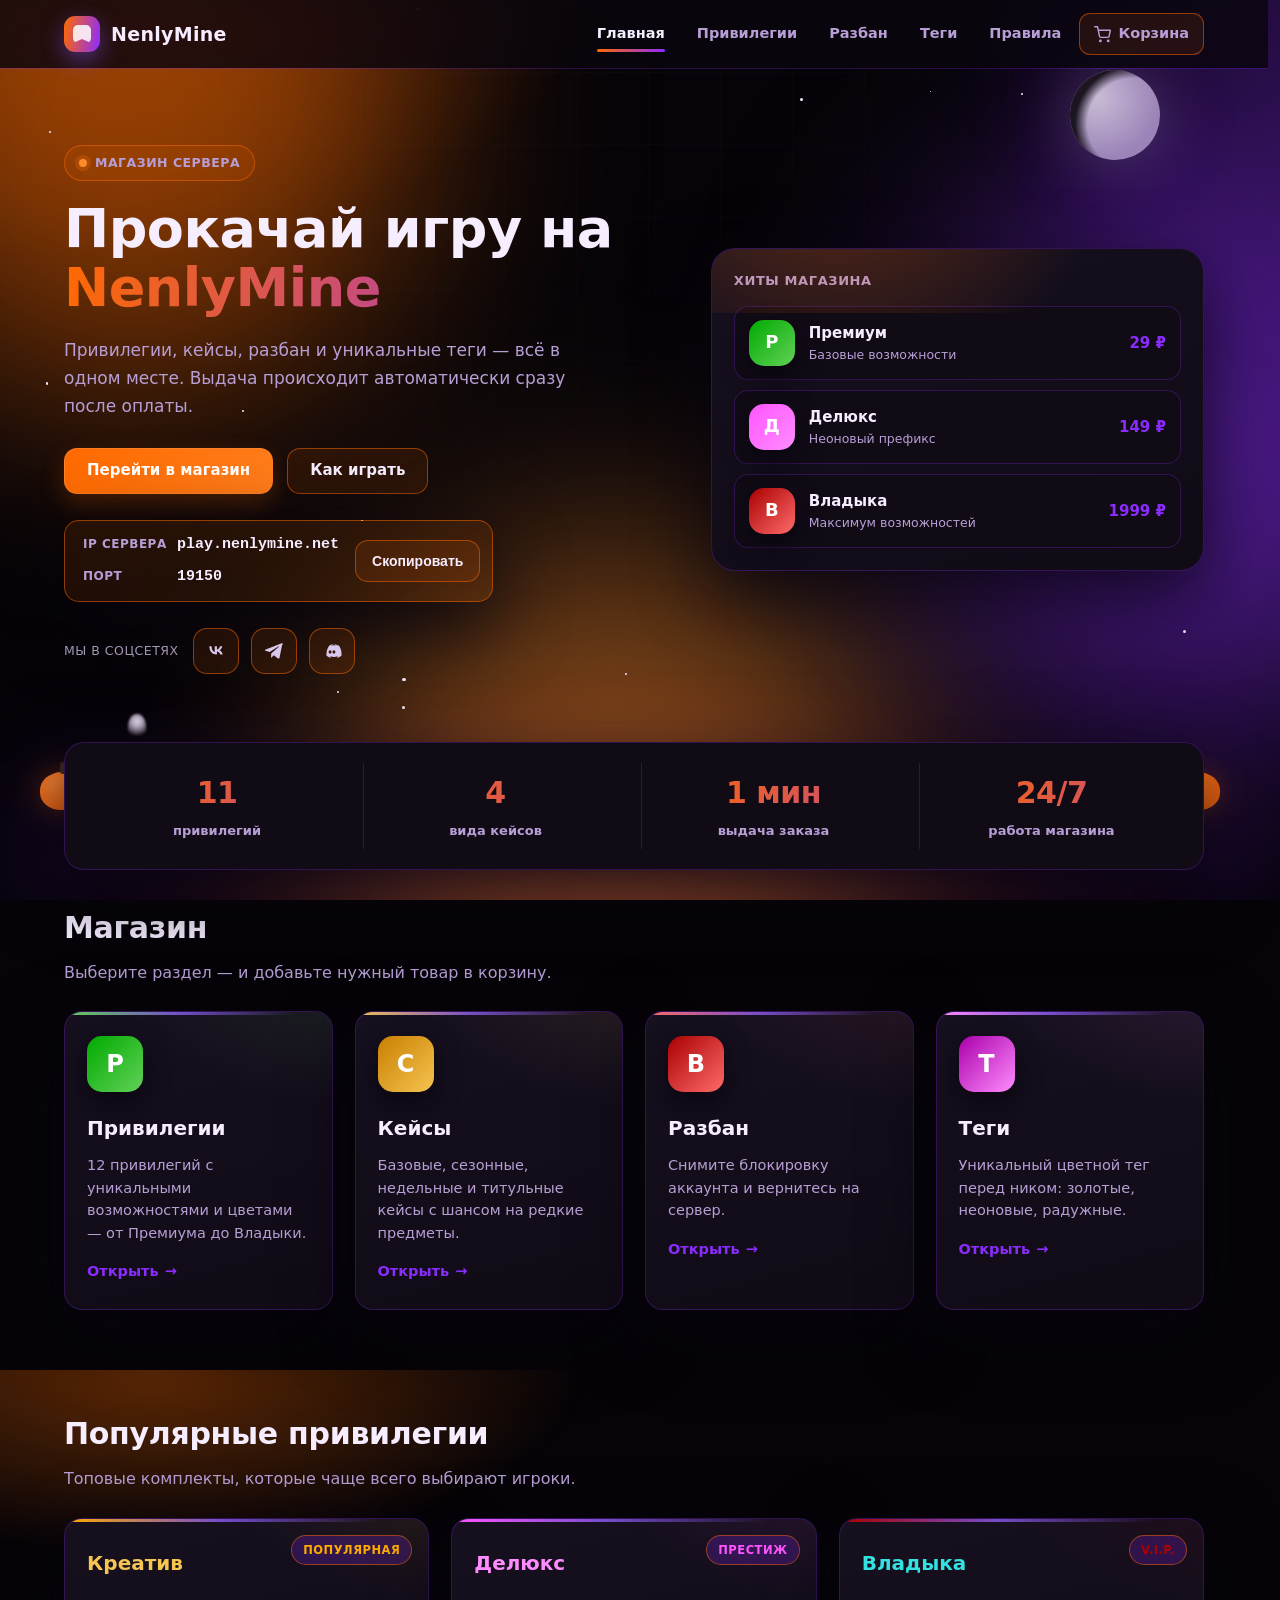
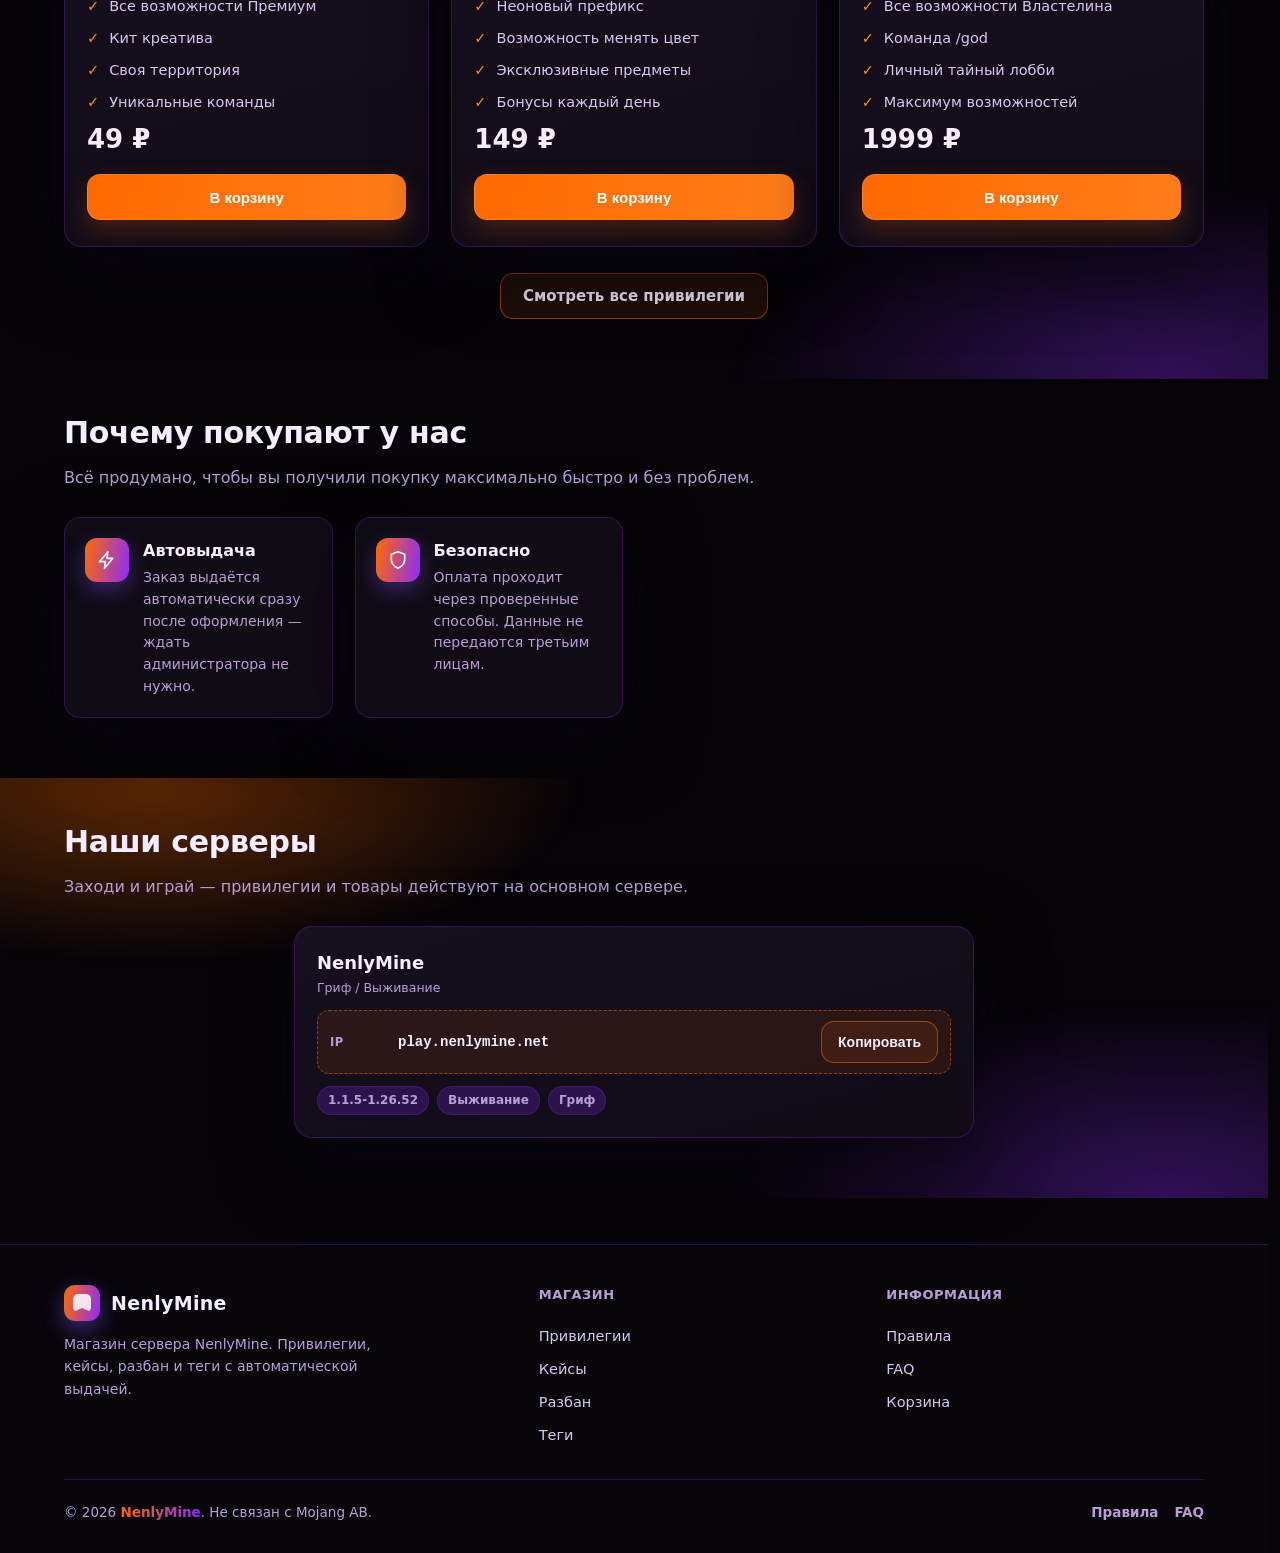
==== index.html @ dacde978 "halloween update" ====
<!DOCTYPE html>
<html lang="ru">
<head>
    <meta charset="UTF-8">
    <meta name="viewport" content="width=device-width, initial-scale=1.0">
    <title>NenlyMine — Магазин сервера</title>
    <meta name="description" content="Официальный магазин сервера NenlyMine: привилегии, кейсы, разбан и теги. Мгновенная автоматическая выдача.">
    <link rel="stylesheet" href="style.css?v=14"><script>try{if(localStorage.getItem('nenlymine-theme')==='light'){document.documentElement.setAttribute('data-theme','light');}}catch(e){}</script>
</head>
<body>
    <header class="site-header">
        <div class="container">
            <a href="index.html" class="logo">
                <span class="logo-block"></span>
                <span class="logo-text">NenlyMine</span>
            </a>
            <nav class="nav" id="siteNav">
                <a href="index.html" class="active">Главная</a>
                <a href="privileges.html">Привилегии</a>
                <a href="unban.html">Разбан</a>
                <a href="titles.html">Теги</a>
                <a href="rules.html">Правила</a>
                <a href="cart.html" class="cart-link">
                    <svg viewBox="0 0 24 24" width="17" height="17" fill="none" stroke="currentColor" stroke-width="2" stroke-linecap="round" stroke-linejoin="round"><circle cx="9" cy="21" r="1"/><circle cx="20" cy="21" r="1"/><path d="M1 1h4l2.68 13.39a2 2 0 0 0 2 1.61h9.72a2 2 0 0 0 2-1.61L23 6H6"/></svg>
                    <span class="cart-label">Корзина</span>
                    <span id="cartBadge" class="cart-count" style="display:none"></span>
                </a>
            </nav>
            <button class="hamburger" id="menuToggle" type="button" aria-label="Открыть меню" aria-expanded="false">
                <svg class="icon-burger" viewBox="0 0 24 24" width="18" height="18" fill="none" stroke="currentColor" stroke-width="2" stroke-linecap="round"><line x1="4" y1="7" x2="20" y2="7"/><line x1="4" y1="12" x2="20" y2="12"/><line x1="4" y1="17" x2="20" y2="17"/></svg>
                <svg class="icon-close" viewBox="0 0 24 24" width="18" height="18" fill="none" stroke="currentColor" stroke-width="2" stroke-linecap="round"><line x1="6" y1="6" x2="18" y2="18"/><line x1="18" y1="6" x2="6" y2="18"/></svg>
            </button>
        </div>
    </header>

    <main>
        <!-- HERO -->
        <section class="hero">
            <div class="container">
                <div class="hero-copy">
                    <span class="hero-eyebrow"><span class="dot"></span> Магазин сервера</span>
                    <h1 class="hero-title">Прокачай игру на <span class="grad-text">NenlyMine</span></h1>
                    <p class="hero-sub">Привилегии, кейсы, разбан и уникальные теги — всё в одном месте. Выдача происходит автоматически сразу после оплаты.</p>
                    <div class="hero-buttons">
                        <a href="privileges.html" class="btn btn-primary">Перейти в магазин</a>
                        <a href="#servers" class="btn btn-outline">Как играть</a>
                    </div>
                    <div class="ip-box">
                        <div class="ip-rows">
                            <div class="ip-row">
                                <span class="ip-label">IP сервера</span>
                                <code id="serverIp">play.nenlymine.net</code>
                            </div>
                            <div class="ip-row">
                                <span class="ip-label">Порт</span>
                                <code>19150</code>
                            </div>
                        </div>
                        <button type="button" class="btn btn-copy" id="copyIp" data-ip="play.nenlymine.net">Скопировать</button>
                    </div>
                </div>
                <div class="hero-panel">
                    <div class="hero-panel-title">Хиты магазина</div>
                    <div class="hero-mini">
                        <span class="thumb" style="background:linear-gradient(135deg,#00AA00,#62D158)">P</span>
                        <div class="hero-mini-body">
                            <div class="hero-mini-name">Премиум</div>
                            <div class="hero-mini-meta">Базовые возможности</div>
                        </div>
                        <span class="hero-mini-price">29 ₽</span>
                    </div>
                    <div class="hero-mini">
                        <span class="thumb" style="background:linear-gradient(135deg,#FF55FF,#FF8CFF)">Д</span>
                        <div class="hero-mini-body">
                            <div class="hero-mini-name">Делюкс</div>
                            <div class="hero-mini-meta">Неоновый префикс</div>
                        </div>
                        <span class="hero-mini-price">149 ₽</span>
                    </div>
                    <div class="hero-mini">
                        <span class="thumb" style="background:linear-gradient(135deg,#AA0000,#FF6B6B)">В</span>
                        <div class="hero-mini-body">
                            <div class="hero-mini-name">Владыка</div>
                            <div class="hero-mini-meta">Максимум возможностей</div>
                        </div>
                        <span class="hero-mini-price">1999 ₽</span>
                    </div>
                </div>
            </div>
        </section>

        <!-- СТАТИСТИКА -->
        <section class="stats">
            <div class="container">
                <div class="stats-grid">
                    <div class="stat"><span class="stat-num">11</span><span class="stat-label">привилегий</span></div>
                    <div class="stat"><span class="stat-num">4</span><span class="stat-label">вида кейсов</span></div>
                    <div class="stat"><span class="stat-num">1 мин</span><span class="stat-label">выдача заказа</span></div>
                    <div class="stat"><span class="stat-num">24/7</span><span class="stat-label">работа магазина</span></div>
                </div>
            </div>
        </section>

        <!-- МАГАЗИН -->
        <section class="section" id="shop-section">
            <div class="container">
                <div class="section-head">
                    <h2 class="section-title">Магазин</h2>
                    <p class="section-sub">Выберите раздел — и добавьте нужный товар в корзину.</p>
                </div>
                <div class="grid grid-4">
                    <a href="privileges.html" class="card card-link cat-card" style="--c:#62D158">
                        <div class="thumb" style="background:linear-gradient(135deg,#00AA00,#62D158)">P</div>
                        <h3 class="card-title">Привилегии</h3>
                        <p class="card-desc">12 привилегий с уникальными возможностями и цветами — от Премиума до Владыки.</p>
                        <span class="card-link-go">Открыть</span>
                    </a>
                    <a href="privileges.html#cases" class="card card-link cat-card" style="--c:#F5C451">
                        <div class="thumb" style="background:linear-gradient(135deg,#C97F00,#F5C451)">C</div>
                        <h3 class="card-title">Кейсы</h3>
                        <p class="card-desc">Базовые, сезонные, недельные и титульные кейсы с шансом на редкие предметы.</p>
                        <span class="card-link-go">Открыть</span>
                    </a>
                    <a href="unban.html" class="card card-link cat-card" style="--c:#FF6B6B">
                        <div class="thumb" style="background:linear-gradient(135deg,#AA0000,#FF6B6B)">B</div>
                        <h3 class="card-title">Разбан</h3>
                        <p class="card-desc">Снимите блокировку аккаунта и вернитесь на сервер.</p>
                        <span class="card-link-go">Открыть</span>
                    </a>
                    <a href="titles.html" class="card card-link cat-card" style="--c:#FF8CFF">
                        <div class="thumb" style="background:linear-gradient(135deg,#AA00AA,#FF8CFF)">T</div>
                        <h3 class="card-title">Теги</h3>
                        <p class="card-desc">Уникальный цветной тег перед ником: золотые, неоновые, радужные.</p>
                        <span class="card-link-go">Открыть</span>
                    </a>
                </div>
            </div>
        </section>

        <!-- ПОПУЛЯРНЫЕ ПРИВИЛЕГИИ -->
        <section class="section section-alt">
            <div class="container">
                <div class="section-head">
                    <h2 class="section-title">Популярные привилегии</h2>
                    <p class="section-sub">Топовые комплекты, которые чаще всего выбирают игроки.</p>
                </div>
                <div class="grid grid-3">
                    <div class="card" style="--c:#FFAA00" data-kind="group" data-group="creative" data-label="Креатив" data-price="49">
                        <div class="card-badge">Популярная</div>
                        <h3 class="card-title creative">Креатив</h3>
                        <ul class="card-features">
                            <li>Все возможности Премиум</li>
                            <li>Кит креатива</li>
                            <li>Своя территория</li>
                            <li>Уникальные команды</li>
                        </ul>
                        <div class="card-price">49 ₽</div>
                        <button type="button" class="btn btn-buy btn-add-cart">В корзину</button>
                    </div>
                    <div class="card" style="--c:#FF55FF" data-kind="group" data-group="delux" data-label="Делюкс" data-price="149">
                        <div class="card-badge">Престиж</div>
                        <h3 class="card-title deluxe">Делюкс</h3>
                        <ul class="card-features">
                            <li>Неоновый префикс</li>
                            <li>Возможность менять цвет</li>
                            <li>Эксклюзивные предметы</li>
                            <li>Бонусы каждый день</li>
                        </ul>
                        <div class="card-price">149 ₽</div>
                        <button type="button" class="btn btn-buy btn-add-cart">В корзину</button>
                    </div>
                    <div class="card" style="--c:#AA0000" data-kind="group" data-group="vladika" data-label="Владыка" data-price="1999">
                        <div class="card-badge">V.I.P.</div>
                        <h3 class="card-title sovereign">Владыка</h3>
                        <ul class="card-features">
                            <li>Все возможности Властелина</li>
                            <li>Команда /god</li>
                            <li>Личный тайный лобби</li>
                            <li>Максимум возможностей</li>
                        </ul>
                        <div class="card-price">1999 ₽</div>
                        <button type="button" class="btn btn-buy btn-add-cart">В корзину</button>
                    </div>
                </div>
                <div class="section-more">
                    <a href="privileges.html" class="btn btn-outline">Смотреть все привилегии</a>
                </div>
            </div>
        </section>

        <!-- ПОЧЕМУ МЫ -->
        <section class="section">
            <div class="container">
                <div class="section-head">
                    <h2 class="section-title">Почему покупают у нас</h2>
                    <p class="section-sub">Всё продумано, чтобы вы получили покупку максимально быстро и без проблем.</p>
                </div>
                <div class="grid grid-2">
                    <div class="feature">
                        <span class="feature-icon"><svg viewBox="0 0 24 24" width="20" height="20" fill="none" stroke="currentColor" stroke-width="2" stroke-linecap="round" stroke-linejoin="round"><path d="M13 2 3 14h7l-1 8 10-12h-7l1-8z"/></svg></span>
                        <div>
                            <h3>Автовыдача</h3>
                            <p>Заказ выдаётся автоматически сразу после оформления — ждать администратора не нужно.</p>
                        </div>
                    </div>
                    <div class="feature">
                        <span class="feature-icon"><svg viewBox="0 0 24 24" width="20" height="20" fill="none" stroke="currentColor" stroke-width="2" stroke-linecap="round" stroke-linejoin="round"><path d="M12 22s8-4 8-10V5l-8-3-8 3v7c0 6 8 10 8 10z"/></svg></span>
                        <div>
                            <h3>Безопасно</h3>
                            <p>Оплата проходит через проверенные способы. Данные не передаются третьим лицам.</p>
                        </div>
                    </div>
                </div>
            </div>
        </section>

        <!-- СЕРВЕРЫ -->
        <section class="section section-alt" id="servers">
            <div class="container">
                <div class="section-head">
                    <h2 class="section-title">Наши серверы</h2>
                    <p class="section-sub">Заходи и играй — привилегии и товары действуют на основном сервере.</p>
                </div>
                <div class="grid grid-servers">
                    <div class="server">
                        <div class="server-top">
                            <div>
                                <div class="server-name">NenlyMine</div>
                                <div class="server-mode">Гриф / Выживание</div>
                            </div>
                        </div>
                        <div class="server-ip">
                            <div class="server-ip-fields">
                                <div class="server-ip-row">
                                    <span class="server-ip-label">IP</span>
                                    <code class="server-ip-value">play.nenlymine.net</code>
                                </div>
                            </div>
                            <button type="button" class="btn btn-copy" data-copy="play.nenlymine.net">Копировать</button>
                        </div>
                        <div class="server-tags">
                            <span class="tag-chip">1.1.5-1.26.52</span>
                            <span class="tag-chip">Выживание</span>
                            <span class="tag-chip">Гриф</span>
                        </div>
                    </div>
                </div>
            </div>
        </section>
    </main>

    <footer class="site-footer">
        <div class="container">
            <div class="footer-grid">
                <div class="footer-brand-col">
                    <a href="index.html" class="logo">
                        <span class="logo-block"></span>
                        <span class="logo-text">NenlyMine</span>
                    </a>
                    <p class="footer-about">Магазин сервера NenlyMine. Привилегии, кейсы, разбан и теги с автоматической выдачей.</p>
                </div>
                <div class="footer-col">
                    <h4>Магазин</h4>
                    <a href="privileges.html">Привилегии</a>
                    <a href="privileges.html#cases">Кейсы</a>
                    <a href="unban.html">Разбан</a>
                    <a href="titles.html">Теги</a>
                </div>
                <div class="footer-col">
                    <h4>Информация</h4>
                    <a href="rules.html">Правила</a>
                    <a href="faq.html">FAQ</a>
                    <a href="cart.html">Корзина</a>
                </div>
            </div>
            <div class="footer-bottom">
                <p class="footer-note">© 2026 <span class="footer-brand">NenlyMine</span>. Не связан с Mojang AB.</p>
                <div class="footer-links">
                    <a href="rules.html">Правила</a>
                    <a href="faq.html">FAQ</a>
                </div>
            </div>
        </div>
    </footer>
    <script src="script.js?v=3"></script>
</body>
</html>
---- style.css ----
/* ============================================================================
   NenlyMine — хэллоуин-тема (тёмная)
   ========================================================================== */

/* ---------- Токены: тёмная тема ---------- */
:root {
    --bg: #060408;
    --bg-2: #0a070d;
    --panel: #110b16;
    --panel-2: #16101f;
    --panel-3: #1f152b;
    --border: rgba(139, 44, 255, 0.26);
    --border-strong: rgba(255, 106, 0, 0.5);
    --hover: rgba(255, 106, 0, 0.14);

    --text: #f6edff;
    --text-soft: #d9c7ee;
    --muted: #b79fd6;

    --a1: #ff6a00;
    --a2: #8b2cff;
    --a3: #ff8a2a;
    --gold: #ff7518;
    --red: #d10000;

    --grad: linear-gradient(100deg, #ff6a00, #8b2cff);
    --grad-warm: linear-gradient(100deg, #ff7518, #ff3c00);
    --grad-main: var(--grad);

    --glow-a: rgba(255, 106, 0, 0.36);
    --glow-b: rgba(139, 44, 255, 0.32);
    --glow-c: rgba(209, 0, 0, 0.2);

    --shadow-soft: 0 24px 70px rgba(8, 5, 14, 0.8);
    --shadow-hover: 0 36px 90px rgba(139, 44, 255, 0.44);
    --shadow-color: rgba(8, 5, 14, 0.85);

    --header-bg: rgba(10, 7, 14, 0.84);
    --footer-bg: rgba(10, 7, 14, 0.76);
    --icon-btn-bg: rgba(255, 106, 0, 0.1);
    --badge-bg: rgba(139, 44, 255, 0.22);
    --green-soft: rgba(255, 117, 24, 0.22);
    --green-soft-i: rgba(139, 44, 255, 0.68);
    --mask-fade: var(--bg);

    --scroll-thumb: #422a5c;
    --scroll-thumb-hover: #55367a;

    /* Цвета привилегий */
    --mc-green: #62D158;
    --mc-gold: #F5C451;
    --mc-cyan: #5EE7E7;
    --mc-yellow: #F0D54F;
    --mc-pink: #FF8CFF;
    --mc-purple: #C77AFF;
    --mc-light: #62D158;
    --mc-red: #FF6B6B;
    --mc-dark: #EAF0FA;

    --mc-premium: #62D158;
    --mc-creative: #F5C451;
    --mc-sraj: #5EE7E7;
    --mc-lord: #F0D54F;
    --mc-delux: #FF8CFF;
    --mc-tsar: #FFC94D;
    --mc-imperator: #C77AFF;
    --mc-legenda: #7CFF9E;
    --mc-povelitel: #FF6B6B;
    --mc-vlastelin: #B8C0D0;
    --mc-vladika: #35E0E0;

    --radius: 18px;
    color-scheme: dark;
}

/* ---------- Сброс и база ---------- */
* { margin: 0; padding: 0; box-sizing: border-box; }

html {
    -webkit-text-size-adjust: 100%;
    scroll-behavior: smooth;
    scroll-padding-top: 84px;
    -webkit-tap-highlight-color: transparent;
    /* Резервируем место под полосу прокрутки — иначе шапка «дёргается»
       на длинных страницах. */
    scrollbar-gutter: stable;
}

body {
    font-family: "Segoe UI", system-ui, -apple-system, Arial, sans-serif;
    background: var(--bg);
    color: var(--text);
    line-height: 1.6;
    overflow-x: hidden;
    transition: background .3s ease, color .3s ease;
    -webkit-font-smoothing: antialiased;
}

/* Декоративные неоновые пятна и сетка по фону */
body::before {
    content: ""; position: fixed; inset: 0; z-index: -2; pointer-events: none;
    background:
        radial-gradient(840px 580px at 8% -12%, var(--glow-a), transparent 64%),
        radial-gradient(780px 580px at 112% 4%, var(--glow-b), transparent 62%),
        radial-gradient(1000px 660px at 50% 122%, var(--glow-c), transparent 66%);
}
body::after {
    content: ""; position: fixed; inset: 0; z-index: -1; pointer-events: none;
    background-image:
        linear-gradient(rgba(139, 92, 246, 0.12) 1px, transparent 1px),
        linear-gradient(90deg, rgba(255, 122, 0, 0.1) 1px, transparent 1px);
    background-size: 72px 72px;
    mask-image: radial-gradient(circle at 50% 0%, #000 0%, transparent 80%);
    -webkit-mask-image: radial-gradient(circle at 50% 0%, #000 0%, transparent 80%);
    opacity: .36;
}

/* ---------- Живой фон: паутина, луна, туман, мыши, призраки, тыквы ---------- */
.bgfx { position: fixed; inset: 0; z-index: -1; overflow: hidden; pointer-events: none; }
.bg-orb {
    position: absolute; display: block; width: 560px; height: 560px;
    border-radius: 50%; filter: blur(110px); mix-blend-mode: screen;
    opacity: .5; will-change: transform;
}
[data-theme="light"] .bg-orb { mix-blend-mode: normal; opacity: .18; }

@keyframes orbDrift {
    0% { transform: translate3d(0, 0, 0) scale(1); }
    50% { transform: translate3d(56px, 38px, 0) scale(1.14); }
    100% { transform: translate3d(-44px, 72px, 0) scale(.92); }
}
.bg-orb:nth-of-type(1) { top: -170px; left: -150px; background: var(--a1);
    animation: orbDrift 26s ease-in-out infinite alternate; }
.bg-orb:nth-of-type(2) { top: 18%; right: -200px; background: var(--a2);
    animation: orbDrift 33s ease-in-out infinite alternate-reverse; }
.bg-orb:nth-of-type(3) { bottom: -210px; left: 26%; background: var(--a3);
    animation: orbDrift 39s ease-in-out infinite alternate; }

.bg-halloween {
    position: absolute; inset: 0; pointer-events: none;
}
.bg-web {
    position: absolute; width: 150px; height: 150px; opacity: .1;
    background-image:
        linear-gradient(45deg, transparent 49%, rgba(190, 150, 255, .14) 50%, transparent 51%),
        linear-gradient(-45deg, transparent 49%, rgba(255, 140, 70, .12) 50%, transparent 51%),
        radial-gradient(circle at 0 0, transparent 62%, rgba(245, 233, 255, .1) 63%, transparent 64%);
    mask-image: radial-gradient(circle at 0 0, #000 0%, transparent 60%);
    -webkit-mask-image: radial-gradient(circle at 0 0, #000 0%, transparent 60%);
}
.bg-web.right {
    right: 0; top: 0; transform: scaleX(-1);
    mask-image: radial-gradient(circle at 100% 0, #000 0%, transparent 70%);
    -webkit-mask-image: radial-gradient(circle at 100% 0, #000 0%, transparent 70%);
}
.bg-web.bottom-left {
    left: 0; bottom: 0; transform: scaleY(-1);
    mask-image: radial-gradient(circle at 0 100%, #000 0%, transparent 70%);
    -webkit-mask-image: radial-gradient(circle at 0 100%, #000 0%, transparent 70%);
}
.bg-web.bottom-right {
    right: 0; bottom: 0; transform: scale(-1);
    mask-image: radial-gradient(circle at 100% 100%, #000 0%, transparent 70%);
    -webkit-mask-image: radial-gradient(circle at 100% 100%, #000 0%, transparent 70%);
}

.bg-moon {
    position: absolute; top: 70px; right: 120px; width: 90px; height: 90px; border-radius: 50%;
    background: radial-gradient(circle at 30% 30%, #f5e9ff, #b9a3d6 70%);
    box-shadow: 0 0 60px rgba(245, 233, 255, .25), 0 0 120px rgba(139, 44, 255, .18);
    opacity: .8;
}
.bg-moon::after {
    content: ""; position: absolute; inset: 0; border-radius: 50%;
    background: radial-gradient(circle at 70% 60%, transparent 55%, rgba(8, 6, 9, .9) 70%);
}

@keyframes batFly {
    0% { transform: translate(-10vw, 0) scale(.8); opacity: 0; }
    10% { opacity: .8; }
    50% { transform: translate(40vw, -20px) scale(1); }
    90% { opacity: .7; }
    100% { transform: translate(110vw, 10px) scale(.9); opacity: 0; }
}
.bg-bat {
    position: absolute; top: 120px; left: -20vw; width: 26px; height: 10px;
    background: radial-gradient(circle at 50% 50%, rgba(245,233,255,.9), transparent 70%);
    filter: drop-shadow(0 0 12px rgba(255,106,0,.4));
    animation: batFly 16s linear infinite;
}
.bg-bat:nth-child(2) { top: 160px; animation-delay: 6s; }
.bg-bat:nth-child(3) { top: 200px; animation-delay: 10s; }

@keyframes ghostFloat {
    0% { transform: translateY(0) translateX(0); opacity: 0; }
    15% { opacity: .5; }
    50% { transform: translateY(-40px) translateX(20px); }
    85% { opacity: .4; }
    100% { transform: translateY(-80px) translateX(-10px); opacity: 0; }
}
.bg-ghost {
    position: absolute; bottom: 160px; left: 10%; width: 18px; height: 26px;
    background: radial-gradient(circle at 50% 30%, rgba(245,233,255,.8), transparent 70%);
    border-radius: 50% 50% 40% 40%;
    filter: blur(1px);
    animation: ghostFloat 12s ease-in-out infinite;
}
.bg-ghost:nth-child(2) { left: 80%; animation-delay: 5s; }

@keyframes pumpkinSway {
    0%, 100% { transform: rotate(-4deg); }
    50% { transform: rotate(4deg); }
}
.bg-pumpkin {
    position: absolute; bottom: 90px; left: 40px; width: 46px; height: 38px;
    border-radius: 48% 48% 45% 45%;
    background: radial-gradient(circle at 30% 30%, #ff8a2a, #ff6a00 70%);
    box-shadow: 0 0 30px rgba(255,106,0,.35);
    animation: pumpkinSway 4s ease-in-out infinite;
}
.bg-pumpkin::before {
    content: ""; position: absolute; top: -10px; left: 50%; width: 6px; height: 12px;
    transform: translateX(-50%); border-radius: 4px; background: #3b2a1a;
}
.bg-pumpkin.right {
    left: auto; right: 60px; animation-delay: 2s;
}

.bg-fog {
    position: absolute; left: 0; right: 0; bottom: -10px; height: 220px;
    background: linear-gradient(to top, rgba(139, 44, 255, 0.18), transparent);
    filter: blur(40px);
    opacity: .7;
}

@keyframes bgTwinkle {
    0%, 100% { opacity: .18; transform: scale(.7); }
    50% { opacity: .6; transform: scale(1.4); }
}
.bg-dot {
    position: absolute; display: block; border-radius: 50%;
    background: currentColor; color: #f5e9ff;
    animation: bgTwinkle 5s ease-in-out infinite;
}

::selection { background: rgba(124, 92, 255, .35); color: #fff; }

/* Скроллбар */
::-webkit-scrollbar { width: 12px; height: 12px; }
::-webkit-scrollbar-track { background: transparent; }
::-webkit-scrollbar-thumb { background: var(--scroll-thumb); border-radius: 10px; border: 3px solid var(--bg); }
::-webkit-scrollbar-thumb:hover { background: var(--scroll-thumb-hover); }

/* ---------- Типографика-утилиты ---------- */
.grad-text {
    background: var(--grad);
    background-size: 200% auto;
    -webkit-background-clip: text; background-clip: text;
    color: transparent;
    animation: gradFlow 7s linear infinite;
}

@keyframes gradFlow {
    0% { background-position: 0% 50%; }
    100% { background-position: 200% 50%; }
}

/* ---------- Кнопки ---------- */
.btn {
    display: inline-flex; align-items: center; justify-content: center; gap: 8px;
    min-height: 46px; padding: 0 22px; border-radius: 13px;
    font-weight: 700; font-size: 15px; line-height: 1; text-decoration: none;
    cursor: pointer; border: 1px solid transparent;
    transition: transform .15s, box-shadow .2s, background .2s, color .2s, border-color .2s;
}
.btn:active { transform: translateY(1px); }
.btn:disabled { opacity: .55; cursor: wait; }

.btn-primary,
.btn-buy {
    position: relative; overflow: hidden;
    background: linear-gradient(100deg, #ff6a00, #ff7c1a);
    color: #fff;
    border: 1px solid rgba(255, 140, 60, .5);
    box-shadow: 0 10px 24px rgba(255, 106, 0, .22);
}
.btn-primary:hover,
.btn-buy:hover { background: linear-gradient(100deg, #ff7518, #ff8c2a); box-shadow: 0 12px 30px rgba(255, 106, 0, .28); transform: translateY(-1px); }
.btn-primary::after,
.btn-buy::after {
    content: ""; position: absolute; top: 0; bottom: 0; left: -70%; width: 45%;
    background: linear-gradient(105deg, transparent, rgba(255, 255, 255, .38), transparent);
    transform: skewX(-20deg);
    transition: left .55s ease;
}
.btn-primary:hover::after,
.btn-buy:hover::after { left: 135%; }

.btn-outline {
    background: var(--icon-btn-bg); border-color: var(--border-strong); color: var(--text);
}
.btn-outline:hover { border-color: var(--a2); color: var(--text); background: var(--hover); }

.btn-give { background: var(--grad-warm); color: #fff; }
.btn-cart { background: var(--panel); border-color: var(--border-strong); color: var(--text); }
.btn-cart:hover { border-color: var(--a2); }
.btn-big { min-height: 54px; padding: 0 32px; font-size: 16px; border-radius: 15px; }

.btn-copy {
    background: var(--icon-btn-bg); border-color: var(--border-strong); color: var(--text);
    min-height: 42px; padding: 0 16px; font-size: 14px;
}
.btn-copy:hover { border-color: var(--a3); color: var(--text); }

/* ---------- Контейнеры и сетки ---------- */
.container { width: 100%; max-width: 1180px; margin: 0 auto; padding: 0 20px; }
.container-narrow { max-width: 860px; }

.grid { display: grid; gap: 22px; grid-template-columns: repeat(auto-fill, minmax(258px, 1fr)); }
.grid-4 { grid-template-columns: repeat(auto-fill, minmax(248px, 1fr)); }
.grid-whole { grid-template-columns: 1fr; }
.grid-3 { grid-template-columns: repeat(auto-fill, minmax(300px, 1fr)); }
.grid-servers { grid-template-columns: minmax(0, 1fr); max-width: 680px; margin: 0 auto; }

/* ---------- Шапка ---------- */
.site-header {
    position: sticky; top: 0; z-index: 100;
    background: transparent;
    border-bottom: 1px solid var(--border);
    transition: border-color .3s ease, box-shadow .3s ease;
}
.site-header.is-scrolled {
    border-bottom-color: var(--border-strong);
    box-shadow: 0 10px 34px rgba(3, 6, 14, .38);
}
.site-header::before {
    content: ""; position: absolute; inset: 0; z-index: -1;
    background: var(--header-bg);
    backdrop-filter: blur(16px) saturate(140%);
    -webkit-backdrop-filter: blur(16px) saturate(140%);
}
.site-header .container {
    display: flex; align-items: center; gap: 16px; min-height: 68px;
}

.logo { display: flex; align-items: center; gap: 11px; text-decoration: none; color: var(--text); font-weight: 800; font-size: 19px; }
.logo:focus-visible { outline: 2px solid var(--green-soft-i); outline-offset: 3px; border-radius: 8px; }
.logo-block {
    width: 36px; height: 36px; border-radius: 11px;
    background: var(--grad);
    box-shadow: 0 8px 22px rgba(124, 92, 255, .45);
    position: relative;
}
.logo-block::after {
    content: ""; position: absolute; inset: 9px; border-radius: 5px;
    background: rgba(255,255,255,.85);
    clip-path: polygon(0 0, 100% 0, 100% 100%, 50% 78%, 0 100%);
}
.logo-text { letter-spacing: .3px; }

/* ---------- Навигация ---------- */
.nav { display: flex; align-items: center; gap: 4px; margin-left: auto; }
.nav a {
    position: relative; display: inline-flex; align-items: center; gap: 7px;
    padding: 9px 14px; border-radius: 11px;
    color: var(--muted); text-decoration: none;
    font-size: 14.5px; font-weight: 600;
    transition: color .2s, background .2s;
}
.nav a:hover { color: var(--text); background: var(--hover); }
.nav a.active { color: var(--text); }
.nav a.active::after {
    content: ""; position: absolute; left: 14px; right: 14px; bottom: 3px;
    height: 3px; border-radius: 3px; background: var(--grad);
}

/* ---------- Переключатель темы / корзина ---------- */
.theme-toggle, .cart-link {
    display: inline-flex; align-items: center; justify-content: center;
    width: 42px; height: 42px; border-radius: 12px;
    border: 1px solid var(--border-strong);
    background: var(--icon-btn-bg); color: var(--muted); cursor: pointer;
    transition: color .2s, border-color .2s, background .2s, transform .15s;
}
.theme-toggle:hover, .cart-link:hover { color: var(--text); border-color: var(--a2); background: var(--hover); }
.theme-toggle { position: relative; }
.theme-toggle svg, .cart-link svg { pointer-events: none; }
.theme-toggle .icon-sun, .theme-toggle .icon-moon { top: 50%; left: 50%; margin: -9px 0 0 -9px; }

.icon-sun, .icon-moon {
    position: absolute;
    transition: opacity .35s ease, transform .45s cubic-bezier(.3,.8,.3,1);
    pointer-events: none;
}
.icon-sun { opacity: 1; transform: scale(1) rotate(0deg); }
.icon-moon { opacity: 0; transform: scale(.4) rotate(-90deg); }
[data-theme="light"] .icon-sun { opacity: 0; transform: scale(.4) rotate(90deg); }
[data-theme="light"] .icon-moon { opacity: 1; transform: scale(1) rotate(0deg); }

/* Ссылка на корзину — с текстом */
.cart-link { width: auto; gap: 8px; padding: 0 14px; position: relative; font-size: 14px; font-weight: 700; color: var(--text); }
.cart-count {
    display: inline-flex; align-items: center; justify-content: center;
    min-width: 20px; height: 20px; padding: 0 6px;
    border-radius: 10px; background: var(--grad);
    color: #fff; font-size: 11.5px; font-weight: 800;
}
.cart-count.empty { display: none; }

/* ---------- Гамбургер ---------- */
.hamburger {
    display: none;
    width: 42px; height: 42px; border-radius: 12px;
    border: 1px solid var(--border-strong);
    background: var(--icon-btn-bg); color: var(--text);
    align-items: center; justify-content: center; cursor: pointer;
}
.hamburger svg { pointer-events: none; }
.icon-burger { display: block; }
.icon-close { display: none; }
.hamburger.active .icon-burger { display: none; }
.hamburger.active .icon-close { display: block; }

/* ---------- Соцсети в основном экране ---------- */
.hero-socials { margin-top: 26px; }
.hero-socials-inner { display: flex; align-items: center; gap: 12px; }
.hero-socials-label {
    font-size: 12.5px; letter-spacing: .04em; text-transform: uppercase;
    color: var(--text-soft); opacity: .75; margin-right: 2px;
}
.hs {
    width: 46px; height: 46px; border-radius: 14px;
    display: inline-flex; align-items: center; justify-content: center;
    border: 1px solid var(--border-strong);
    background: var(--icon-btn-bg); color: var(--text-soft);
    transition: color .2s, border-color .2s, transform .18s, box-shadow .2s;
}
.hs svg { pointer-events: none; }
.hs.s-vk { --brand: #2688EB; }
.hs.s-tg { --brand: #2AABEE; }
.hs.s-ds { --brand: #5865F2; }
.hs:hover { transform: translateY(-2px); color: var(--brand); border-color: var(--brand);
    box-shadow: 0 8px 22px color-mix(in srgb, var(--brand) 35%, transparent); }

/* =========================================================================
   Главная: hero, статистика, секции, карточки
   ========================================================================= */

/* ---------- Hero ---------- */
.hero { position: relative; padding: 76px 0 60px; }
.hero .container { display: grid; grid-template-columns: 1.1fr .9fr; gap: 44px; align-items: center; }
.hero-eyebrow {
    display: inline-flex; align-items: center; gap: 8px;
    padding: 7px 14px; border-radius: 999px; margin-bottom: 18px;
    border: 1px solid var(--border-strong); background: var(--icon-btn-bg);
    font-size: 12.5px; font-weight: 700; letter-spacing: .5px; text-transform: uppercase; color: var(--muted);
}
.hero-eyebrow .dot { width: 8px; height: 8px; border-radius: 50%; background: var(--a3); box-shadow: 0 0 0 4px var(--green-soft); }
.hero-title { font-size: clamp(34px, 5vw, 54px); line-height: 1.1; font-weight: 800; letter-spacing: -.5px; margin-bottom: 18px; }
.hero-sub { color: var(--muted); font-size: 17px; line-height: 1.65; max-width: 540px; margin-bottom: 28px; }
.hero-buttons { display: flex; gap: 14px; flex-wrap: wrap; margin-bottom: 26px; }

/* Блок IP сервера */
.ip-box {
    display: inline-flex; align-items: center; gap: 16px;
    padding: 12px 12px 12px 18px; border-radius: 15px;
    border: 1px solid var(--border-strong);
    background: var(--icon-btn-bg);
    box-shadow: var(--shadow-soft);
}
.ip-rows { display: flex; flex-direction: column; gap: 8px; }
.ip-row { display: flex; align-items: baseline; gap: 10px; }
.ip-box .ip-label {
    font-size: 12px; font-weight: 700; color: var(--muted);
    text-transform: uppercase; letter-spacing: .5px;
    min-width: 84px; flex-shrink: 0;
}
.ip-box code {
    font-family: ui-monospace, "Cascadia Code", Consolas, monospace;
    font-size: 15px; font-weight: 700; color: var(--text);
}
.ip-copied { color: var(--a3); font-weight: 800; }

/* Правая «фишка» hero — стеклянная панель */
.hero-panel {
    position: relative;
    border: 1px solid var(--border);
    border-radius: 24px;
    background: linear-gradient(160deg, var(--panel-2), var(--panel));
    box-shadow: var(--shadow-soft);
    padding: 22px;
    overflow: hidden;
}
.hero-panel::before {
    content: ""; position: absolute; inset: -40% -10% auto; height: 60%;
    background: radial-gradient(circle at 30% 0%, var(--glow-a), transparent 60%);
    pointer-events: none;
}
.hero-panel-title { font-size: 13px; font-weight: 800; letter-spacing: .6px; text-transform: uppercase; color: var(--muted); margin-bottom: 14px; }
.hero-mini { display: flex; align-items: center; gap: 14px; padding: 13px 14px; border-radius: 14px; border: 1px solid var(--border); background: var(--panel); }
.hero-mini + .hero-mini { margin-top: 10px; }
.hero-mini .thumb { width: 46px; height: 46px; font-size: 18px; margin: 0; }
.hero-mini-body { flex: 1; min-width: 0; }
.hero-mini-name { font-weight: 800; font-size: 15px; }
.hero-mini-meta { font-size: 12.5px; color: var(--muted); }
.hero-mini-price { font-weight: 800; color: var(--a2); font-size: 15px; white-space: nowrap; }

/* ---------- Полоса статистики ---------- */
.stats { padding: 8px 0 4px; }
.stats-grid {
    display: grid; grid-template-columns: repeat(4, 1fr); gap: 14px;
    padding: 20px; border-radius: 20px;
    border: 1px solid var(--border); background: var(--panel);
    box-shadow: var(--shadow-soft);
}
.stat { text-align: center; padding: 6px 10px; }
.stat + .stat { border-left: 1px solid var(--border); }
.stat-num { display: block; font-size: 30px; font-weight: 800; letter-spacing: -.5px;
    background: var(--grad); background-size: 200% auto;
    -webkit-background-clip: text; background-clip: text; color: transparent;
    animation: gradFlow 7s linear infinite; }
.stat-label { font-size: 13px; color: var(--muted); font-weight: 600; }

/* ---------- Секции ---------- */
.section { padding: 30px 0 60px; }
.section-head { margin-bottom: 26px; }
.section-title { font-size: clamp(22px, 3vw, 30px); font-weight: 800; letter-spacing: -.3px; margin-bottom: 8px; }
.section-sub { color: var(--muted); }
.section-alt { position: relative; padding: 40px 0 60px; }
.section-alt::before {
    content: ""; position: absolute; inset: 0; z-index: -1;
    background:
        radial-gradient(700px 300px at 12% 0%, var(--glow-a), transparent 62%),
        radial-gradient(700px 320px at 92% 100%, var(--glow-b), transparent 62%);
}
.section-more { display: flex; justify-content: center; margin-top: 26px; }

/* ---------- Карточки (общее) ---------- */
.card {
    --c: var(--a1);
    position: relative; display: flex; flex-direction: column;
    padding: 24px 22px 26px;
    border-radius: var(--radius);
    border: 1px solid var(--border);
    background: linear-gradient(165deg, var(--panel-2), var(--panel));
    box-shadow: var(--shadow-soft);
    overflow: hidden;
    transition: transform .22s cubic-bezier(.2,.75,.3,1), box-shadow .22s, border-color .22s;
}
.card::before {
    content: ""; position: absolute; top: 0; left: 0; right: 0; height: 3px;
    background: linear-gradient(90deg, var(--c, var(--a1)), rgba(139, 92, 246, .8), transparent 86%);
}
.card::after {
    content: ""; position: absolute; inset: 0; pointer-events: none; opacity: .1;
    background: radial-gradient(360px 180px at 118% -12%, var(--c, var(--a1)), transparent 72%);
}
.card:hover { transform: translateY(-6px); box-shadow: var(--shadow-hover); border-color: var(--border-strong); }
[data-theme="light"] .card {
    box-shadow: 0 12px 34px rgba(120, 80, 40, .12), 0 0 18px rgba(255, 122, 0, .06);
}
[data-theme="light"] .card:hover {
    box-shadow: 0 18px 46px rgba(139, 92, 246, .16), 0 0 22px rgba(255, 122, 0, .1);
}

.card-link { text-decoration: none; color: inherit; }
.card-link:hover { transform: translateY(-6px); }

.card-badge {
    position: absolute; top: 16px; right: 16px;
    font-size: 11.5px; font-weight: 800; letter-spacing: .5px;
    padding: 5px 11px; border-radius: 999px;
    background: var(--badge-bg); color: var(--c, var(--gold));
    border: 1px solid var(--border-strong); text-transform: uppercase;
}

.card-title { font-size: 20px; font-weight: 800; margin: 4px 0 10px; }
.card-desc { color: var(--muted); font-size: 14.5px; line-height: 1.55; flex: 1; }
.card-price { font-size: 26px; font-weight: 800; margin: 16px 0 14px; }
.card-price small { font-size: 13px; color: var(--muted); font-weight: 600; }
/* Цена и кнопка прижаты к низу — кнопки «В корзину» на одном уровне */
.card > .card-price,
.card > .btn { margin-top: auto; }
.card-link-go {
    display: inline-flex; align-items: center; gap: 6px; margin-top: 16px;
    font-weight: 700; color: var(--a2); font-size: 14.5px;
}
.card-link-go::after { content: "→"; transition: transform .2s; }
.card-link:hover .card-link-go::after { transform: translateX(4px); }

/* Плитка-иконка */
.thumb {
    width: 56px; height: 56px; border-radius: 15px;
    display: flex; align-items: center; justify-content: center;
    font-size: 24px; font-weight: 800; color: #fff; margin-bottom: 16px;
    box-shadow: 0 10px 24px var(--shadow-color);
    flex-shrink: 0;
}
[data-theme="light"] .thumb { color: #fff; }

/* Категории магазина */
.cat-card { min-height: 210px; }
.cat-card .card-desc { flex: 0; }

/* Список возможностей привилегий */
.card-features { list-style: none; display: flex; flex-direction: column; gap: 9px; margin: 6px 0 4px; }
.card-features li { display: flex; gap: 10px; align-items: flex-start; color: var(--text-soft); font-size: 14.5px; }
.card-features li::before { content: "✓"; color: var(--a3); font-weight: 800; flex-shrink: 0; }

/* Карточка-«мини» в популярном */
.card .buy-row { display: flex; gap: 10px; margin-top: 4px; }
.card .buy-row .btn { flex: 1; }

/* ---------- Цветные заголовки привилегий ---------- */
.card-title.premium { color: var(--mc-premium); }
.card-title.creative { color: var(--mc-creative); }
.card-title.straj, .card-title.guard { color: var(--mc-sraj); }
.card-title.lord { color: var(--mc-lord); }
.card-title.delux, .card-title.deluxe { color: var(--mc-delux); }
.card-title.tsar, .card-title.king { color: var(--mc-tsar); }
.card-title.imperator, .card-title.emperor { color: var(--mc-imperator); }
.card-title.legenda, .card-title.legend { color: var(--mc-legenda); }
.card-title.povelitel, .card-title.overlord { color: var(--mc-povelitel); }
.card-title.vlastelin, .card-title.master { color: var(--mc-vlastelin); }
.card-title.vladika, .card-title.sovereign { color: var(--mc-vladika); }
.card-title.helper { color: var(--mc-gold); }

/* ---------- «Почему мы» / фичи ---------- */
.feature { display: flex; gap: 14px; align-items: flex-start; padding: 20px; border-radius: 16px;
    border: 1px solid var(--border); background: var(--panel); box-shadow: var(--shadow-soft); }
.feature-icon { width: 44px; height: 44px; border-radius: 12px; flex-shrink: 0;
    display: inline-flex; align-items: center; justify-content: center; font-size: 20px;
    background: var(--grad); color: #fff; box-shadow: 0 8px 20px rgba(124,92,255,.35); }
.feature h3 { font-size: 16px; font-weight: 800; margin-bottom: 4px; }
.feature p { color: var(--muted); font-size: 14px; line-height: 1.55; }

/* ---------- Серверы ---------- */
.server { display: flex; flex-direction: column; gap: 12px; padding: 22px;
    border-radius: var(--radius); border: 1px solid var(--border);
    background: linear-gradient(165deg, var(--panel-2), var(--panel)); box-shadow: var(--shadow-soft); }
.server-top { display: flex; align-items: center; justify-content: space-between; gap: 12px; }
.server-name { font-size: 18px; font-weight: 800; }
.server-mode { font-size: 12.5px; color: var(--muted); }
.server-ip { display: flex; align-items: center; gap: 10px; padding: 10px 12px; border-radius: 12px;
    border: 1px dashed var(--border-strong); background: var(--icon-btn-bg); }
.server-ip-fields { display: flex; flex-direction: column; gap: 6px; flex: 1; min-width: 0; }
.server-ip-row { display: flex; align-items: baseline; gap: 10px; }
.server-ip-label { font-size: 11.5px; font-weight: 700; color: var(--muted); text-transform: uppercase;
    letter-spacing: .5px; min-width: 58px; flex-shrink: 0; }
.server-ip code { font-family: ui-monospace, Consolas, monospace; font-weight: 700; font-size: 14px; }
.server-tags { display: flex; gap: 8px; flex-wrap: wrap; }
.tag-chip { font-size: 12px; font-weight: 700; padding: 4px 10px; border-radius: 999px;
    background: var(--badge-bg); border: 1px solid var(--border); color: var(--muted); }
.status-dot { display: inline-flex; align-items: center; gap: 7px; font-size: 12.5px; font-weight: 700; color: var(--a3); }
.status-dot::before { content: ""; width: 8px; height: 8px; border-radius: 50%; background: var(--a3); box-shadow: 0 0 0 4px var(--green-soft); }

/* ---------- Hero внутренних страниц ---------- */
.page-hero { padding: 56px 0 30px; text-align: center; }
.page-hero-title { font-size: clamp(28px, 4vw, 40px); font-weight: 800; letter-spacing: -.4px; margin-bottom: 10px; }
.page-hero-sub { color: var(--muted); font-size: 16px; max-width: 720px; margin: 0 auto; }

/* ---------- Футер ---------- */
.site-footer { margin-top: 46px; border-top: 1px solid var(--border);
    padding: 40px 0 30px; background: var(--footer-bg); }
.footer-grid { display: grid; grid-template-columns: 1.4fr 1fr 1fr; gap: 30px; margin-bottom: 26px; }
.footer-brand-col .logo { margin-bottom: 12px; }
.footer-about { color: var(--muted); font-size: 14px; line-height: 1.6; max-width: 360px; }
.footer-col h4 { font-size: 13px; font-weight: 800; letter-spacing: .5px; text-transform: uppercase; color: var(--muted); margin-bottom: 14px; }
.footer-col a { display: block; color: var(--text-soft); text-decoration: none; font-size: 14.5px; padding: 5px 0; }
.footer-col a:hover { color: var(--a2); }
.socials { display: flex; gap: 10px; margin-top: 16px; }
.socials a { width: 40px; height: 40px; border-radius: 12px; display: inline-flex; align-items: center; justify-content: center;
    border: 1px solid var(--border-strong); background: var(--icon-btn-bg); color: var(--text-soft); transition: color .2s, border-color .2s, transform .15s; }
.socials a:hover { color: var(--a2); border-color: var(--a2); transform: translateY(-2px); }
.footer-bottom { display: flex; align-items: center; justify-content: space-between; gap: 16px; flex-wrap: wrap;
    padding-top: 22px; border-top: 1px solid var(--border); }
.footer-note { color: var(--muted); font-size: 13.5px; }
.footer-brand { font-weight: 800; background: var(--grad); -webkit-background-clip: text; background-clip: text; color: transparent; }
.footer-links { display: flex; gap: 16px; flex-wrap: wrap; }
.footer-links a { color: var(--muted); text-decoration: none; font-size: 13.5px; font-weight: 600; }
.footer-links a:hover { color: var(--text); }

/* ---------- Хлебные крошки ---------- */
.breadcrumbs { display: flex; align-items: center; gap: 7px; flex-wrap: wrap;
    color: var(--muted); font-size: 13px; margin-bottom: 14px; }
.breadcrumbs a { color: var(--muted); text-decoration: none; font-weight: 600; }
.breadcrumbs a:hover { color: var(--text); }
.breadcrumbs .sep { opacity: .45; }
.breadcrumbs .current { color: var(--text); font-weight: 600; }

/* ---------- Формы ---------- */
.form-card { max-width: 560px; margin: 0 auto; }
.form-card .card { padding: 26px; }
.form-line { margin-bottom: 18px; }
.form-line label { display: block; font-size: 13px; font-weight: 700; color: var(--muted); margin-bottom: 8px; letter-spacing: .2px; }
.form-line .hint { font-size: 12px; color: var(--muted); margin-top: 6px; }
.form-hint { display: block; margin-top: 6px; font-size: 12.5px; font-weight: 500; color: var(--muted); line-height: 1.5; }

input[type="text"], input[type="email"], input[type="password"],
input[type="number"], input[type="tel"], select, textarea {
    width: 100%; min-height: 50px; padding: 12px 14px;
    border: 1px solid var(--border-strong); border-radius: 14px;
    background: var(--panel-2); color: var(--text);
    font-size: 16px; font-family: inherit;
    transition: border-color .2s, box-shadow .2s, background .2s;
}
input::placeholder, textarea::placeholder { color: var(--muted); opacity: .8; }
input:focus, select:focus, textarea:focus {
    outline: none; border-color: var(--a1);
    box-shadow: 0 0 0 4px rgba(124, 92, 255, .18);
}
textarea { min-height: 108px; resize: vertical; }
.input-row { display: flex; gap: 12px; }
.input-row .form-line { flex: 1; }
.form-actions { display: flex; gap: 12px; align-items: center; margin-top: 8px; }
.form-actions .btn { flex: 1; }

/* ---------- Правила ---------- */
.rules-block { display: flex; flex-direction: column; gap: 16px; max-width: 820px; margin: 0 auto 34px; }
.rules-title { font-size: 22px; font-weight: 800; margin-bottom: 6px; display: flex; align-items: center; gap: 12px; }
.rules-title .num { width: 36px; height: 36px; border-radius: 11px; flex-shrink: 0;
    display: inline-flex; align-items: center; justify-content: center;
    font-size: 16px; font-weight: 800; color: #fff; background: var(--grad); }
.rule-item { display: grid; grid-template-columns: auto 1fr auto; align-items: start; gap: 14px;
    padding: 15px 18px; border: 1px solid var(--border);
    background: var(--panel); border-radius: 14px; transition: border-color .2s, transform .15s; }
.rule-item:hover { border-color: var(--border-strong); transform: translateX(2px); }
.rule-num { font-size: 13px; font-weight: 800; color: var(--a2);
    background: rgba(34, 211, 238, .12); border-radius: 9px; padding: 4px 9px; flex-shrink: 0; white-space: nowrap; }
.rule-text { color: var(--text-soft); font-size: 14.5px; line-height: 1.55; }
.rule-pun { font-size: 13px; font-weight: 700; color: var(--red); white-space: nowrap; text-align: right; }
.rule-split { display: flex; flex-direction: column; gap: 8px; }

/* ---------- FAQ ---------- */
.faq-block { max-width: 760px; margin: 0 auto; display: flex; flex-direction: column; gap: 12px; }
.faq-item { border: 1px solid var(--border); border-radius: 15px; overflow: hidden;
    background: var(--panel); transition: border-color .2s, transform .2s; }
.faq-item:hover { border-color: var(--border-strong); transform: translateY(-2px); }
.faq-q { width: 100%; display: flex; align-items: center; gap: 12px; padding: 17px 18px;
    background: none; border: 0; color: var(--text); font-size: 15.5px;
    font-weight: 700; font-family: inherit; text-align: left; cursor: pointer; }
.faq-q .faq-arrow { margin-left: auto; transition: transform .25s, color .25s; color: var(--muted); flex-shrink: 0;
    width: 20px; height: 20px; border-radius: 6px; position: relative; }
.faq-q .faq-arrow::before {
    content: ""; position: absolute; inset: 0;
    background: currentColor;
    -webkit-mask: url("data:image/svg+xml,%3Csvg xmlns='http://www.w3.org/2000/svg' viewBox='0 0 24 24' fill='none' stroke='%23000' stroke-width='2.4' stroke-linecap='round' stroke-linejoin='round'%3E%3Cpath d='m6 9 6 6 6-6'/%3E%3C/svg%3E") center / 18px 18px no-repeat;
    mask: url("data:image/svg+xml,%3Csvg xmlns='http://www.w3.org/2000/svg' viewBox='0 0 24 24' fill='none' stroke='%23000' stroke-width='2.4' stroke-linecap='round' stroke-linejoin='round'%3E%3Cpath d='m6 9 6 6 6-6'/%3E%3C/svg%3E") center / 18px 18px no-repeat;
}
.faq-item.open .faq-arrow { transform: rotate(180deg); color: var(--a2); }
.faq-a { display: grid; grid-template-rows: 0fr;
    transition: grid-template-rows .38s cubic-bezier(.2,.75,.3,1); }
.faq-a p { overflow: hidden; min-height: 0; padding: 0 18px 17px; margin: 0;
    color: var(--muted); font-size: 14px; line-height: 1.65; }
.faq-item.open .faq-a { grid-template-rows: 1fr; }

/* ---------- Корзина ---------- */
.cart-page { max-width: 660px; margin: 0 auto; }
.cart-widget { position: fixed; right: 18px; bottom: 18px; z-index: 150; display: inline-flex; align-items: center; gap: 10px; }
.cart-widget .cart-count { position: static; }

.cart-item { display: flex; align-items: center; gap: 14px;
    padding: 14px 16px; border: 1px solid var(--border);
    background: var(--panel); border-radius: 14px; margin-bottom: 10px; }
.cart-item .thumb { width: 46px; height: 46px; font-size: 18px; border-radius: 12px; margin: 0; }
.cart-item-info { flex: 1; min-width: 0; }
.cart-item-name { font-size: 14.5px; font-weight: 700; }
.cart-item-meta { font-size: 12.5px; color: var(--muted); margin-top: 3px; }
.cart-item .cart-del { flex-shrink: 0; width: 34px; height: 34px; border-radius: 10px;
    display: inline-flex; align-items: center; justify-content: center;
    border: 1px solid var(--border); background: none; color: var(--muted); font-size: 18px;
    cursor: pointer; transition: color .2s, border-color .2s, background .2s; }
.cart-item .cart-del:hover { color: var(--red); border-color: color-mix(in srgb, var(--red) 50%, transparent); }

.cart-empty { text-align: center; padding: 48px 20px; color: var(--muted);
    border: 1px dashed var(--border-strong); border-radius: var(--radius); background: var(--panel); }
.cart-empty h3 { color: var(--text); font-size: 20px; font-weight: 800; margin-bottom: 8px; }
.cart-summary { margin-top: 20px; padding-top: 18px; border-top: 1px solid var(--border); }
.cart-summary .line { display: flex; align-items: center; justify-content: space-between;
    font-size: 14px; margin-bottom: 14px; color: var(--muted); }
.cart-summary .line .price-total { font-size: 24px; font-weight: 800; color: var(--text); }
.cart-summary .line.old .price-old { text-decoration: line-through; color: var(--muted); font-size: 16px; }
.cart-summary .line.discount .discount-val { color: var(--a3); font-weight: 800; }

/* Промокод */
.promo-field { display: flex; gap: 10px; align-items: center; }
.promo-field input { flex: 1; text-transform: uppercase; }
.promo-field .btn { flex-shrink: 0; padding: 0 20px; min-height: 50px; }
.promo-msg { margin-top: 10px; font-size: 13px; font-weight: 700; }
.promo-msg.ok { color: var(--a3); }
.promo-msg.bad { color: var(--red); }

/* Тип товара в корзине */
.cart-kind { flex-shrink: 0; display: inline-flex; align-items: center; justify-content: center;
    min-width: 78px; padding: 6px 10px; border-radius: 10px;
    font-size: 11.5px; font-weight: 800; letter-spacing: .3px; text-transform: uppercase;
    border: 1px solid var(--border); background: var(--badge-bg); color: var(--muted); }
.cart-kind.is-group { color: var(--a2); border-color: color-mix(in srgb, var(--a2) 40%, transparent); }
.cart-kind.is-case { color: var(--gold); border-color: color-mix(in srgb, var(--gold) 40%, transparent); }
.cart-kind.is-tag { color: var(--mc-pink); border-color: color-mix(in srgb, var(--mc-pink) 40%, transparent); }

/* ---------- Результат оформления / тост ---------- */
.order-result { display: none; margin-top: 16px; padding: 13px 16px; border-radius: 12px;
    font-size: 14px; font-weight: 700; line-height: 1.5;
    border: 1px solid var(--border); background: var(--hover); color: var(--text); }
.order-result.ok { color: var(--a3); border-color: color-mix(in srgb, var(--a3) 40%, transparent); background: var(--green-soft); }
.order-result.bad { color: var(--red); border-color: color-mix(in srgb, var(--red) 40%, transparent); background: color-mix(in srgb, var(--red) 12%, transparent); }

.toast { position: fixed; left: 50%; bottom: 26px; transform: translate(-50%, 20px);
    z-index: 300; max-width: min(92vw, 460px); padding: 13px 20px; border-radius: 14px;
    background: var(--panel-2); color: var(--text);
    border: 1px solid var(--border-strong); box-shadow: var(--shadow-hover);
    font-size: 14px; font-weight: 700; text-align: center;
    opacity: 0; pointer-events: none; transition: opacity .25s, transform .25s; }
.toast.show { opacity: 1; transform: translate(-50%, 0); }

/* ---------- Служебное ---------- */
.btn-add-cart { cursor: pointer; }
.btn-add-cart.is-added { border-color: var(--a3); color: var(--a3); }

/* ---------- Анимации ---------- */
@keyframes fadeUp {
    from { opacity: 0; transform: translateY(20px); }
    to { opacity: 1; transform: none; }
}

/* Появление hero при загрузке */
.hero .hero-copy > * { animation: fadeUp .6s ease both; }
.hero .hero-copy > *:nth-child(2) { animation-delay: .08s; }
.hero .hero-copy > *:nth-child(3) { animation-delay: .16s; }
.hero .hero-copy > *:nth-child(4) { animation-delay: .24s; }
.hero .hero-copy > *:nth-child(5) { animation-delay: .32s; }
.hero .hero-copy > *:nth-child(6) { animation-delay: .4s; }
.hero-panel { animation: fadeUp .65s cubic-bezier(.2,.7,.3,1) .18s both; }
.stats-grid { animation: fadeUp .55s ease .28s both; }
.page-hero .page-hero-title, .page-hero .page-hero-sub { animation: fadeUp .55s ease both; }
.page-hero .page-hero-sub { animation-delay: .1s; }
.page-hero .hero-socials { animation: fadeUp .55s ease .2s both; }

/* Плавное появление карточек: JS ставит --i для ступенчатой задержки */
html.js .grid > * {
    opacity: 0;
    animation: fadeUp .55s cubic-bezier(.2,.7,.3,1) both;
    animation-delay: calc(var(--i, 0) * 55ms);
}

/* Секции всплывают при прокрутке (IntersectionObserver добавляет .in) */
html.js .reveal { opacity: 0; transform: translateY(24px);
    transition: opacity .6s ease, transform .65s cubic-bezier(.2,.7,.3,1); }
html.js .reveal.in { opacity: 1; transform: none; }

/* Ховер-свечение карточек чуть живее */
.card::after { transition: opacity .35s ease; }
.card:hover::after { opacity: .14; }

/* Уважение к настройке «меньше движения» */
@media (prefers-reduced-motion: reduce) {
    *, *::before, *::after {
        animation-duration: .001s !important;
        animation-delay: 0s !important;
        transition-duration: .001s !important;
        transition-delay: 0s !important;
    }
    html.js .reveal { opacity: 1; transform: none; }
}

/* ---------- Адаптив ---------- */
@media (max-width: 1040px) {
    .hero .container { grid-template-columns: 1fr; gap: 34px; }
    .hero-panel { max-width: 560px; }
    .footer-grid { grid-template-columns: 1fr 1fr; }
}

@media (max-width: 860px) {
    .stats-grid { grid-template-columns: repeat(2, 1fr); }
    .stat:nth-child(3) { border-left: 0; }
    .stat:nth-child(-n+2) { border-bottom: 1px solid var(--border); padding-bottom: 16px; }
    .stat:nth-child(n+3) { padding-top: 16px; }
    .rule-item { grid-template-columns: auto 1fr; }
    .rule-pun { grid-column: 2; text-align: left; }
}

@media (max-width: 720px) {
    .container { padding: 0 16px; }
    html { overflow-x: hidden; }
    .nav {
        position: fixed; top: 0; right: 0; bottom: 0; width: 286px; z-index: 120;
        flex-direction: column; align-items: stretch; gap: 6px;
        background: var(--panel); padding: 84px 18px 24px;
        box-shadow: var(--shadow-hover); overflow-y: auto;
        transform: translateX(100%); visibility: hidden; pointer-events: none;
        transition: transform .28s cubic-bezier(.3,.8,.3,1), visibility .28s;
    }
    .nav.open { transform: translateX(0); visibility: visible; pointer-events: auto; }
    .nav a { padding: 13px 14px; font-size: 16px; }
    .nav a.active::after { display: none; }
    .hamburger { display: inline-flex; margin-left: auto; }
    .hide-on-mobile, .cart-link .cart-label { display: none !important; }
    .cart-link { width: 42px; padding: 0; }
    .hero { padding: 54px 0 40px; }
    .hero-buttons { flex-direction: column; align-items: stretch; }
    .hero-buttons .btn { width: 100%; }
    .input-row { flex-direction: column; gap: 12px; }
    .footer-grid { grid-template-columns: 1fr; }
    .footer-bottom { flex-direction: column; text-align: center; }
}

@media (max-width: 560px) {
    .cart-kind { min-width: 66px; font-size: 10.5px; padding: 5px 8px; }
    .toast { left: 16px; right: 16px; transform: translateY(20px); max-width: none; }
    .toast.show { transform: translateY(0); }
    .card-badge { position: static; align-self: flex-start; margin-bottom: 10px; }
    .ip-box { width: 100%; flex-wrap: wrap; padding: 12px 14px; }
    .ip-box code { flex: 1 1 auto; min-width: 0; word-break: break-all; }
    .server-ip { flex-wrap: wrap; }
    .server-ip code { word-break: break-all; min-width: 0; }
    .promo-field { flex-wrap: wrap; }
    .promo-field .btn { width: 100%; }
    .form-actions { flex-direction: column; }
    .form-actions .btn { width: 100%; }
    .hero-socials-inner { flex-wrap: wrap; gap: 10px; }
    .hero .container { gap: 22px; }
}
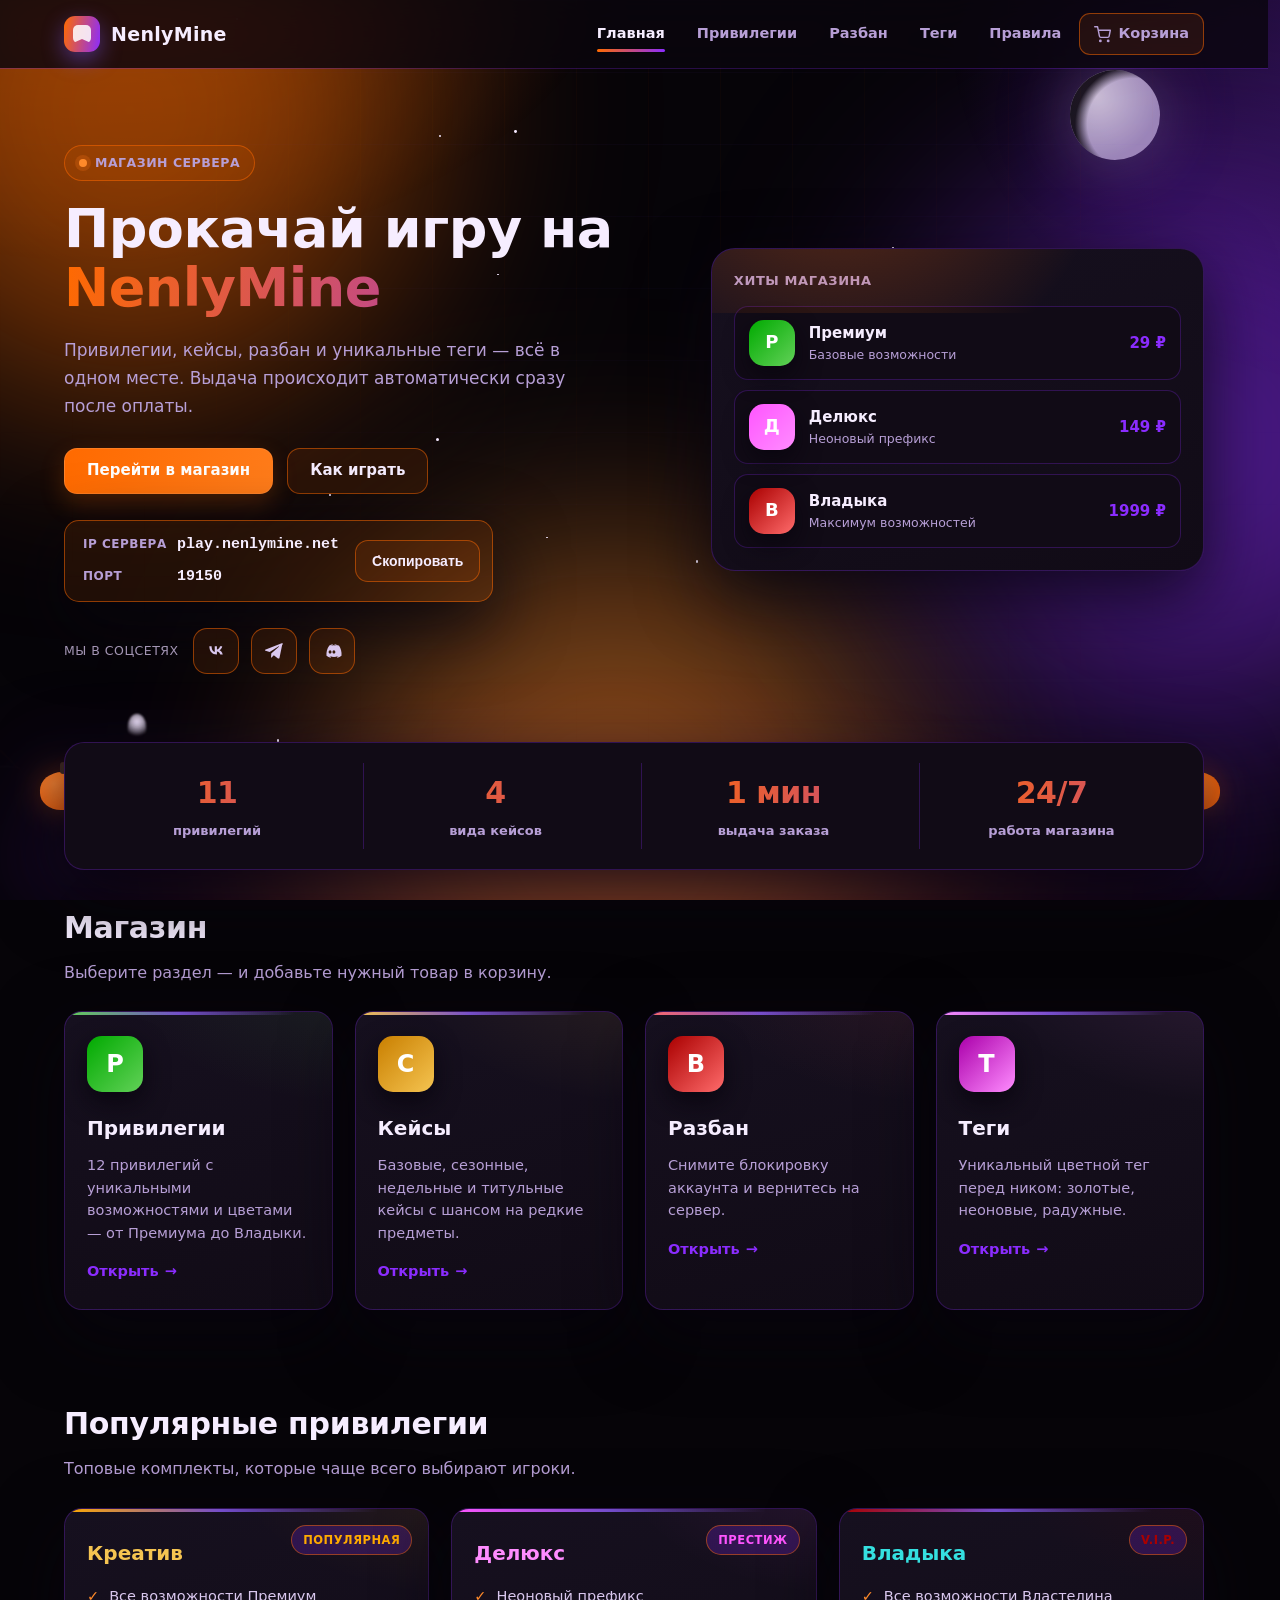
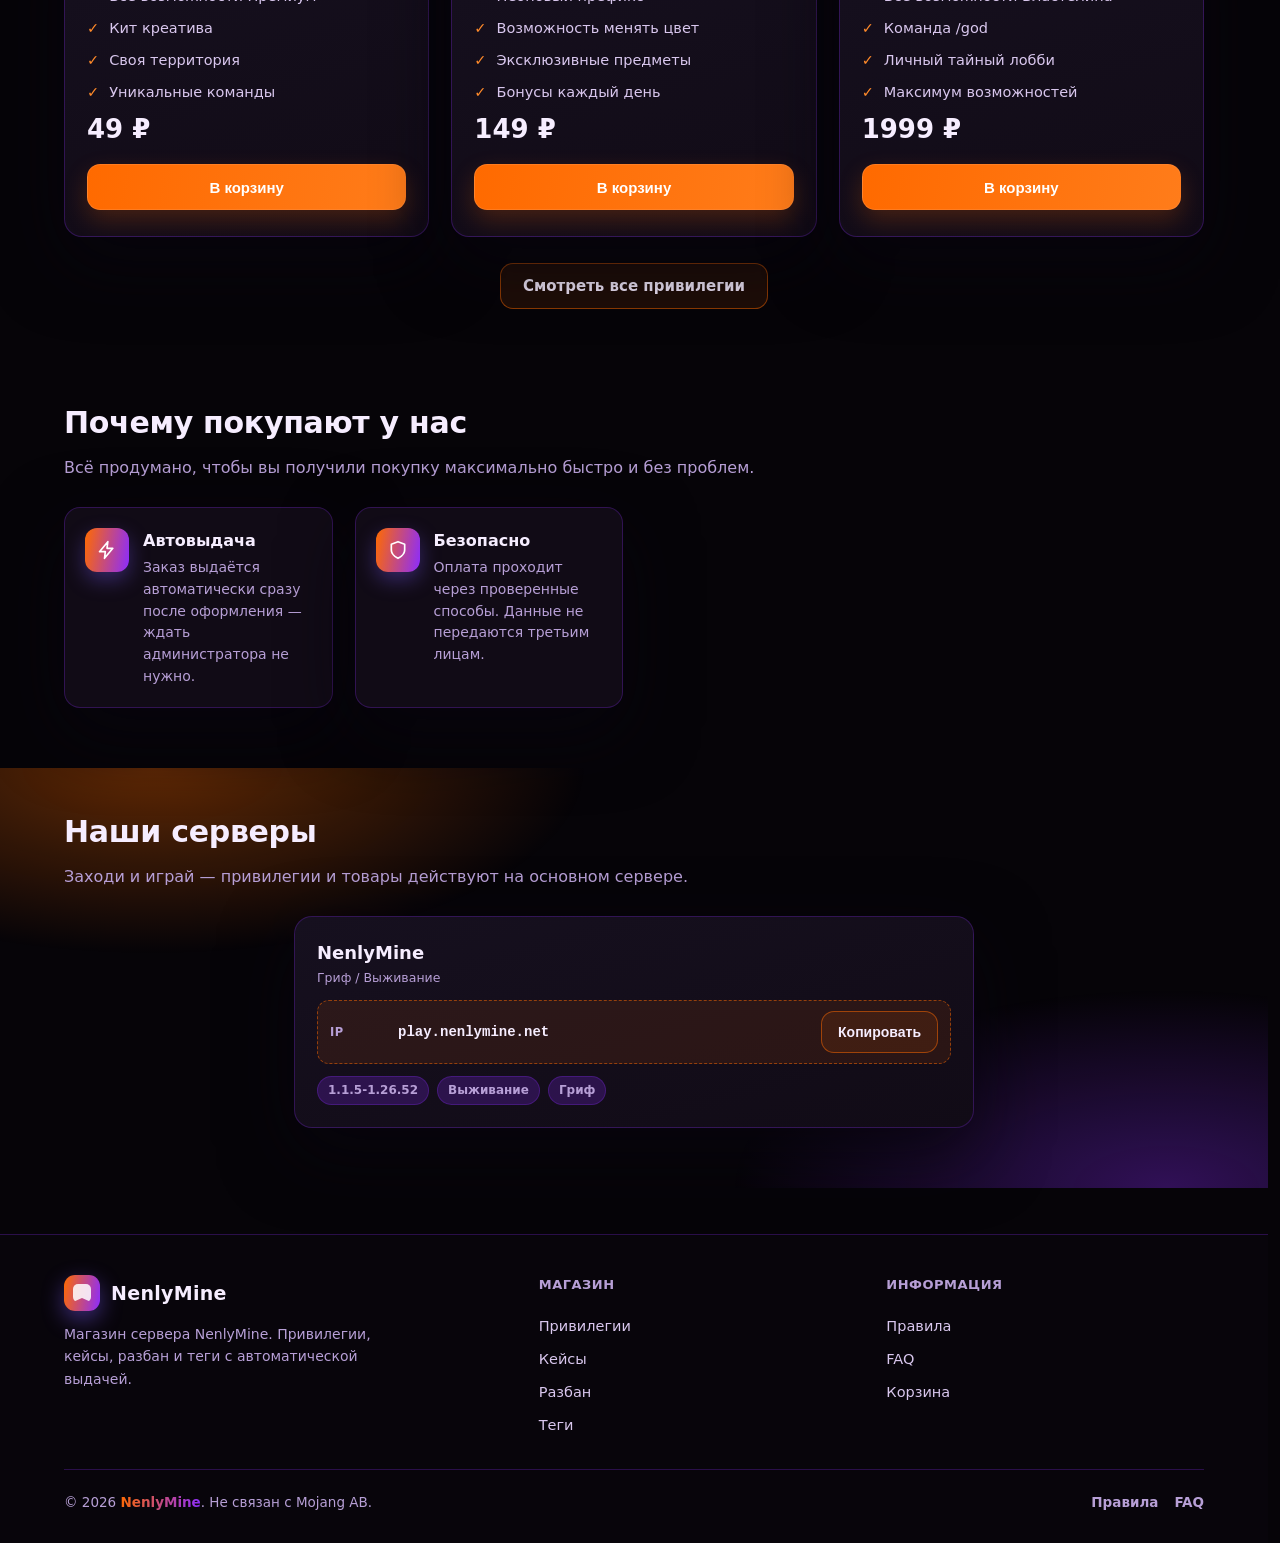
==== commit ddb150c3: "halloween update" ====
--- a/index.html
+++ b/index.html
@@ -138,7 +138,7 @@
         </section>
 
         <!-- ПОПУЛЯРНЫЕ ПРИВИЛЕГИИ -->
-        <section class="section section-alt">
+        <section class="section">
             <div class="container">
                 <div class="section-head">
                     <h2 class="section-title">Популярные привилегии</h2>
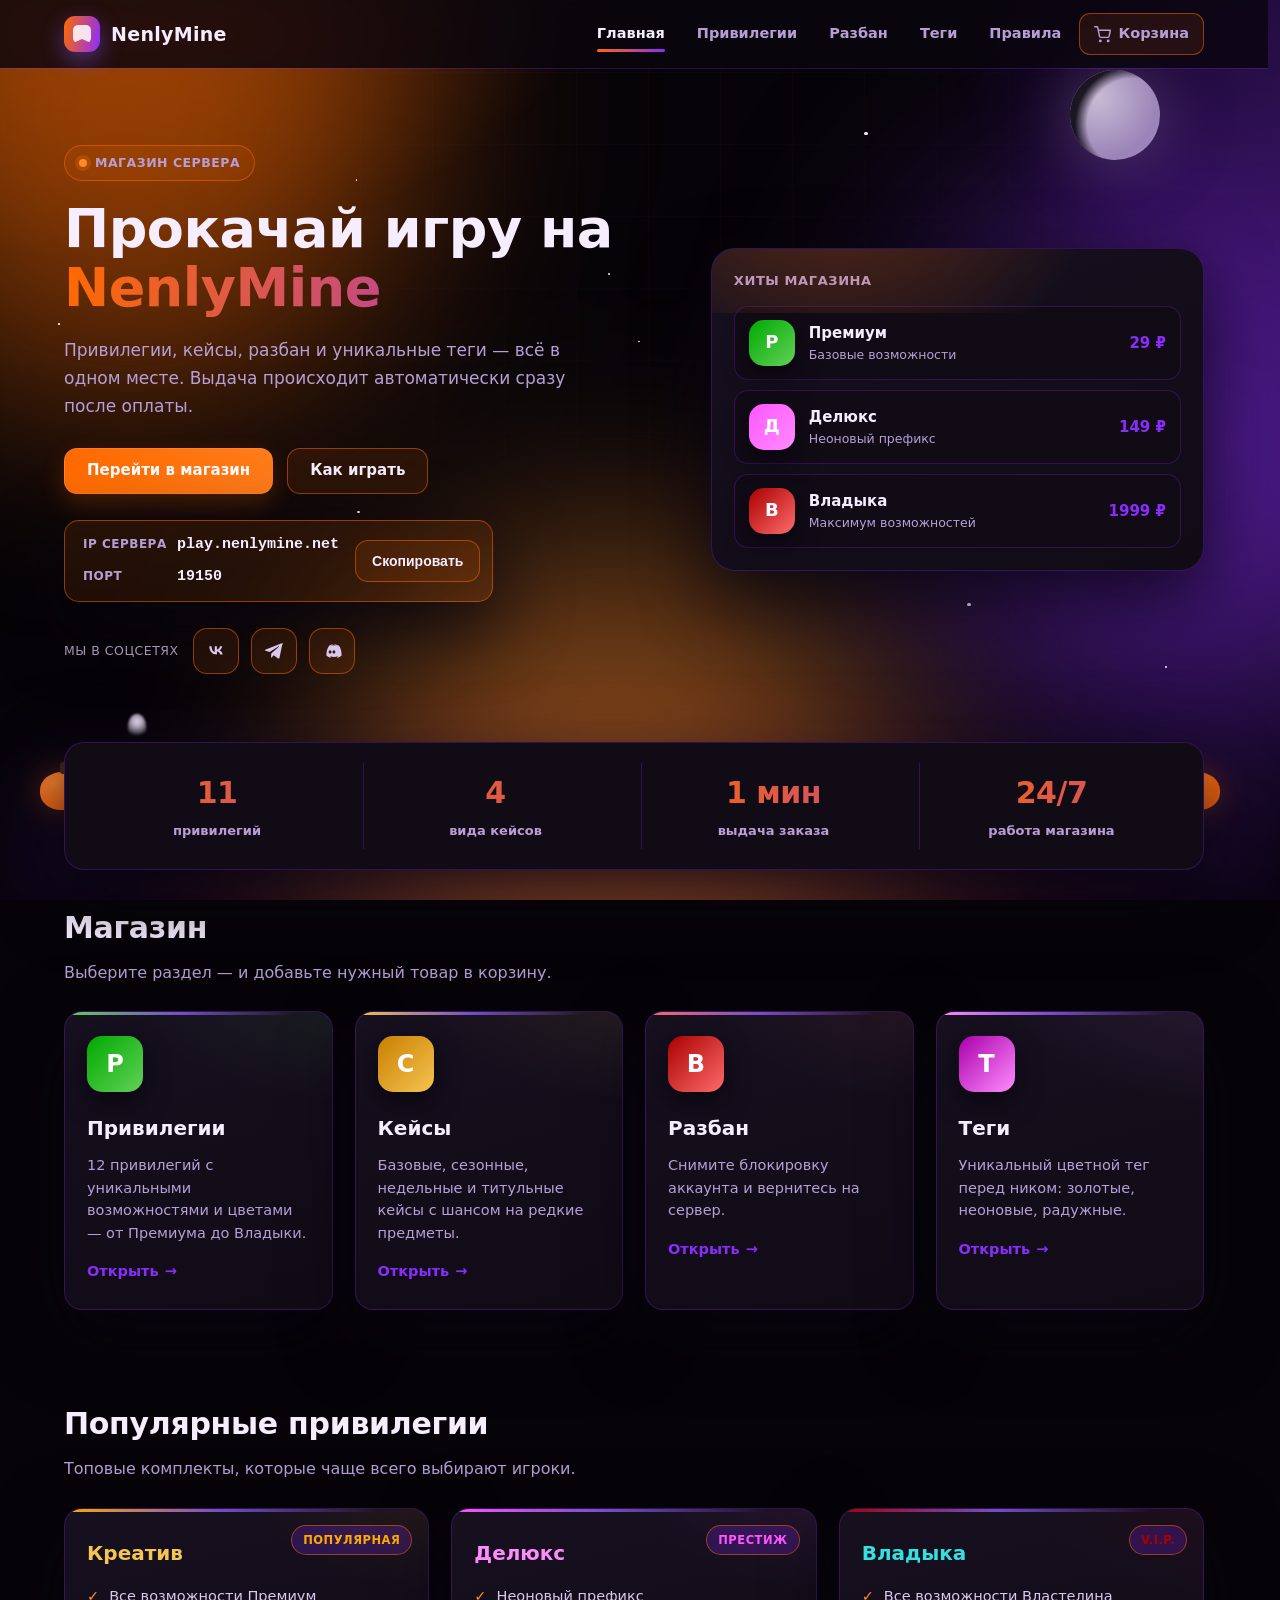
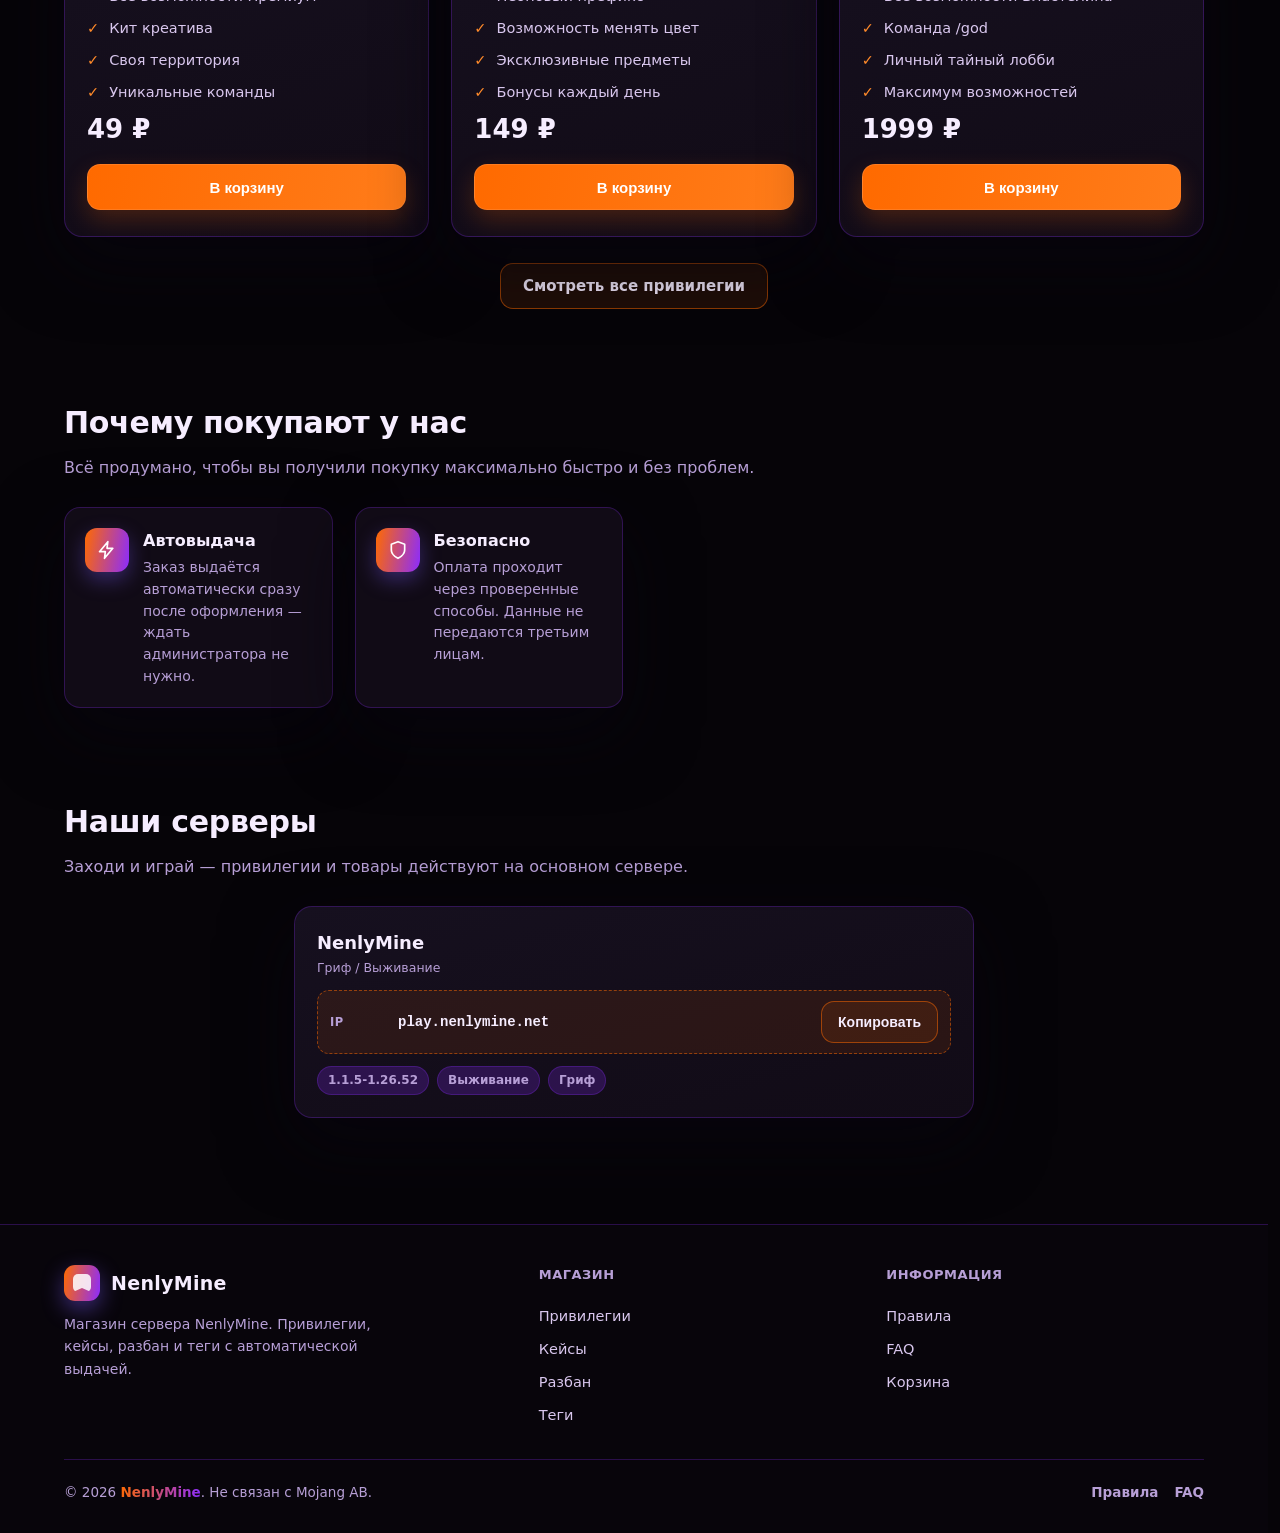
==== commit 52339e24: "halloween update" ====
--- a/index.html
+++ b/index.html
@@ -215,7 +215,7 @@
         </section>
 
         <!-- СЕРВЕРЫ -->
-        <section class="section section-alt" id="servers">
+        <section class="section" id="servers">
             <div class="container">
                 <div class="section-head">
                     <h2 class="section-title">Наши серверы</h2>
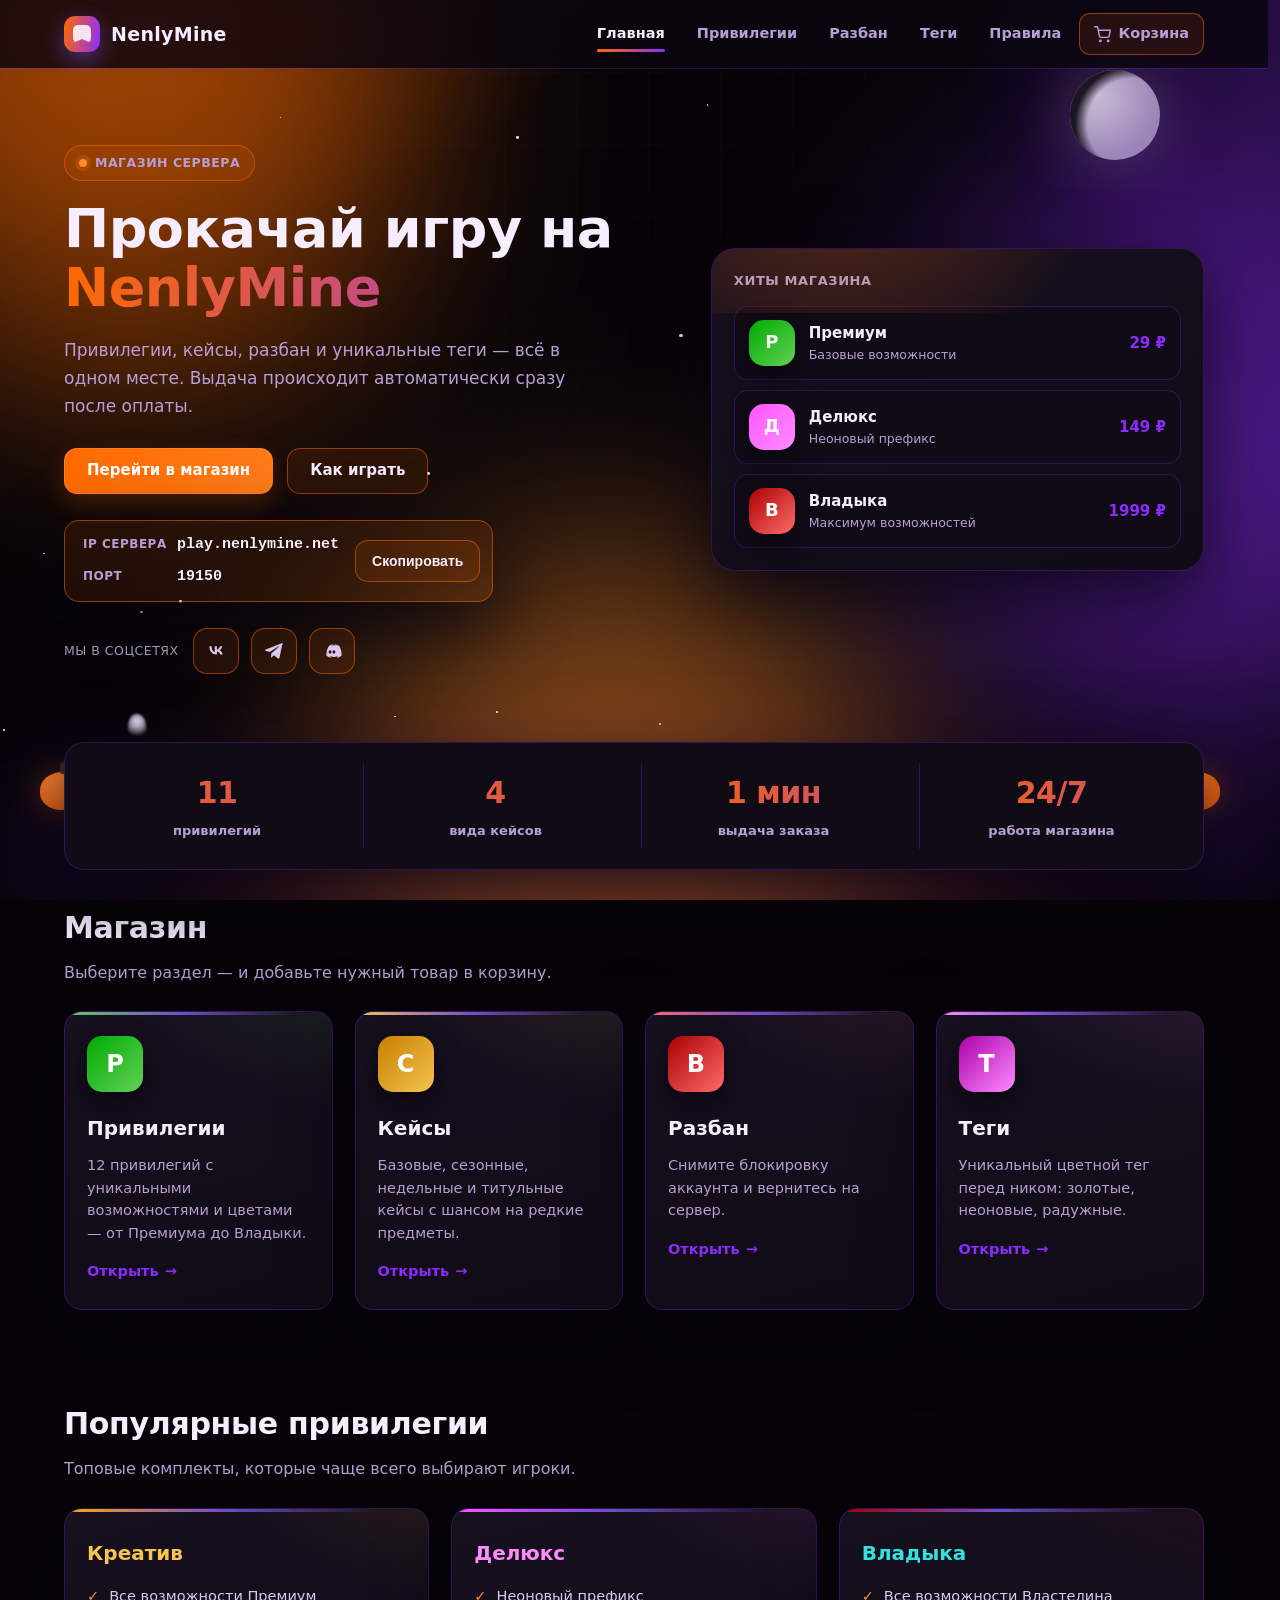
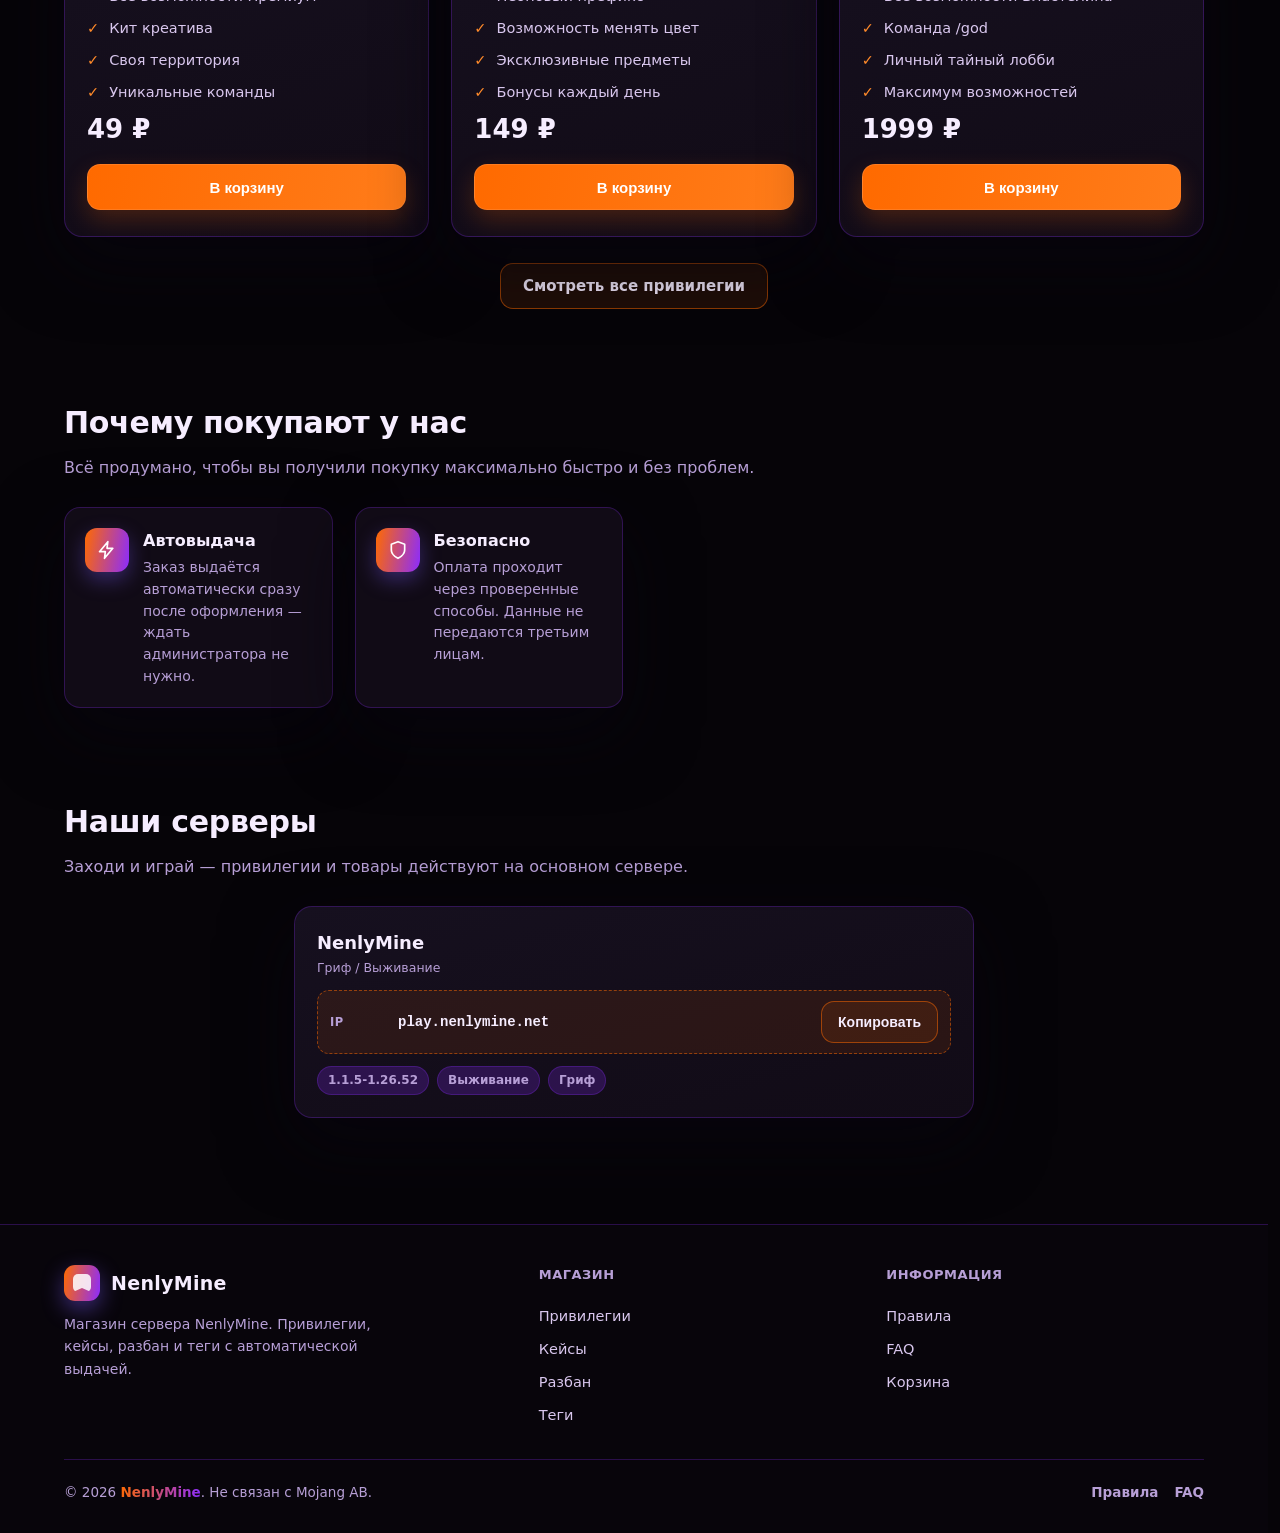
==== commit 112a2893: "halloween update" ====
--- a/index.html
+++ b/index.html
@@ -146,7 +146,6 @@
                 </div>
                 <div class="grid grid-3">
                     <div class="card" style="--c:#FFAA00" data-kind="group" data-group="creative" data-label="Креатив" data-price="49">
-                        <div class="card-badge">Популярная</div>
                         <h3 class="card-title creative">Креатив</h3>
                         <ul class="card-features">
                             <li>Все возможности Премиум</li>
@@ -158,7 +157,6 @@
                         <button type="button" class="btn btn-buy btn-add-cart">В корзину</button>
                     </div>
                     <div class="card" style="--c:#FF55FF" data-kind="group" data-group="delux" data-label="Делюкс" data-price="149">
-                        <div class="card-badge">Престиж</div>
                         <h3 class="card-title deluxe">Делюкс</h3>
                         <ul class="card-features">
                             <li>Неоновый префикс</li>
@@ -170,7 +168,6 @@
                         <button type="button" class="btn btn-buy btn-add-cart">В корзину</button>
                     </div>
                     <div class="card" style="--c:#AA0000" data-kind="group" data-group="vladika" data-label="Владыка" data-price="1999">
-                        <div class="card-badge">V.I.P.</div>
                         <h3 class="card-title sovereign">Владыка</h3>
                         <ul class="card-features">
                             <li>Все возможности Властелина</li>
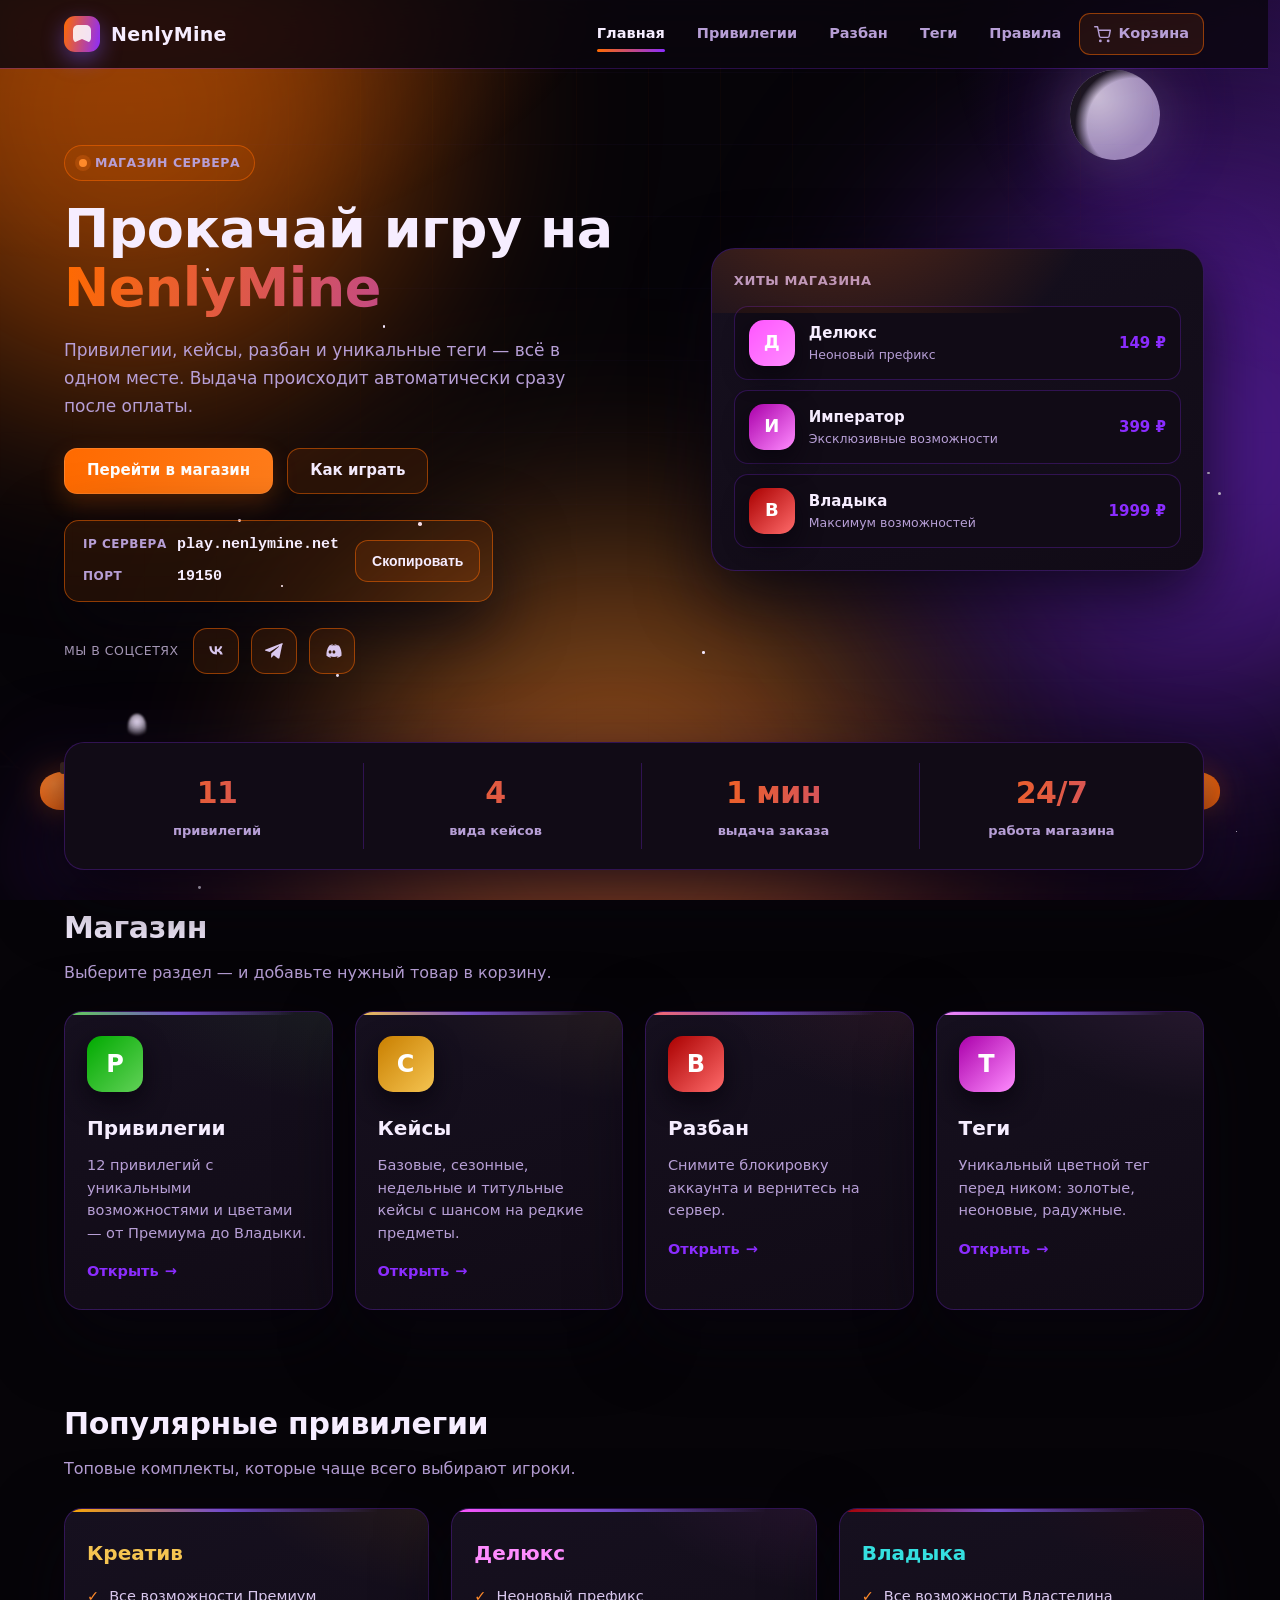
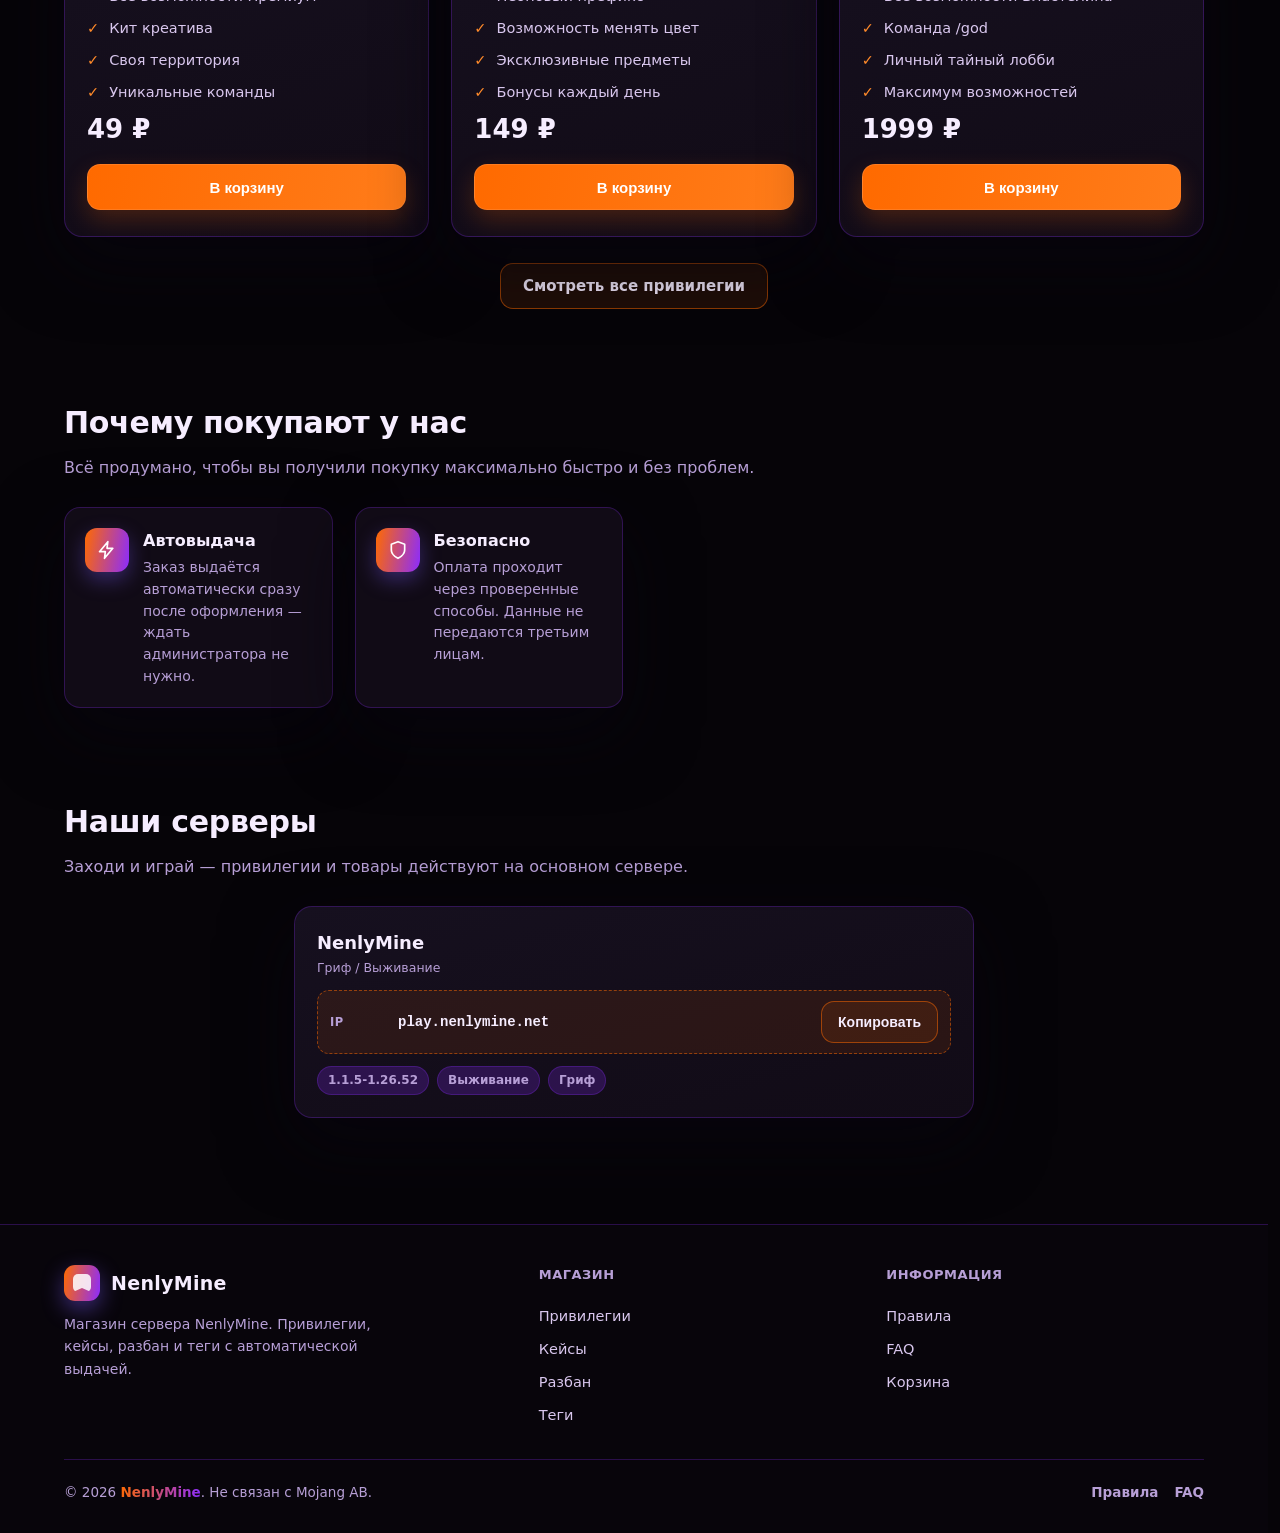
==== commit 032a2951: "halloween update" ====
--- a/index.html
+++ b/index.html
@@ -62,20 +62,20 @@
                 <div class="hero-panel">
                     <div class="hero-panel-title">Хиты магазина</div>
                     <div class="hero-mini">
-                        <span class="thumb" style="background:linear-gradient(135deg,#00AA00,#62D158)">P</span>
-                        <div class="hero-mini-body">
-                            <div class="hero-mini-name">Премиум</div>
-                            <div class="hero-mini-meta">Базовые возможности</div>
-                        </div>
-                        <span class="hero-mini-price">29 ₽</span>
-                    </div>
-                    <div class="hero-mini">
                         <span class="thumb" style="background:linear-gradient(135deg,#FF55FF,#FF8CFF)">Д</span>
                         <div class="hero-mini-body">
                             <div class="hero-mini-name">Делюкс</div>
                             <div class="hero-mini-meta">Неоновый префикс</div>
                         </div>
                         <span class="hero-mini-price">149 ₽</span>
+                    </div>
+                    <div class="hero-mini">
+                        <span class="thumb" style="background:linear-gradient(135deg,#AA00AA,#FF8CFF)">И</span>
+                        <div class="hero-mini-body">
+                            <div class="hero-mini-name">Император</div>
+                            <div class="hero-mini-meta">Эксклюзивные возможности</div>
+                        </div>
+                        <span class="hero-mini-price">399 ₽</span>
                     </div>
                     <div class="hero-mini">
                         <span class="thumb" style="background:linear-gradient(135deg,#AA0000,#FF6B6B)">В</span>
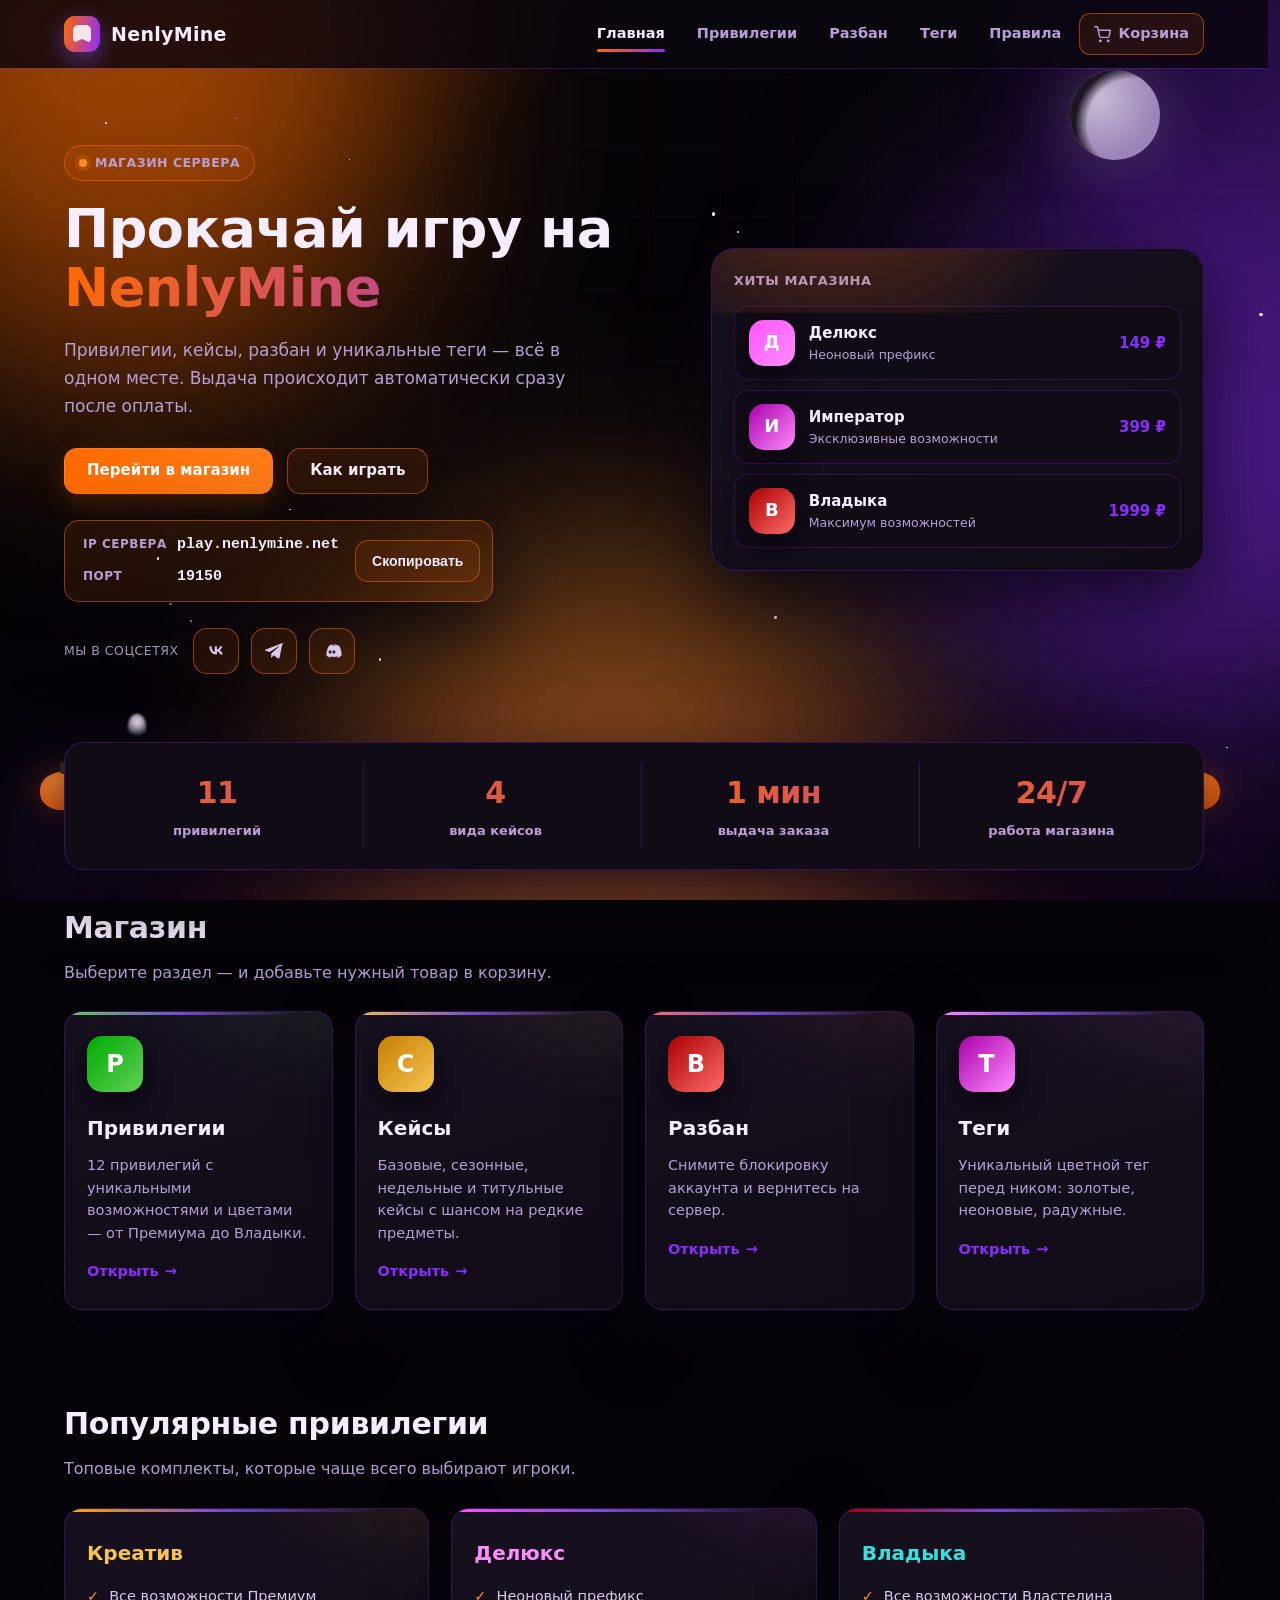
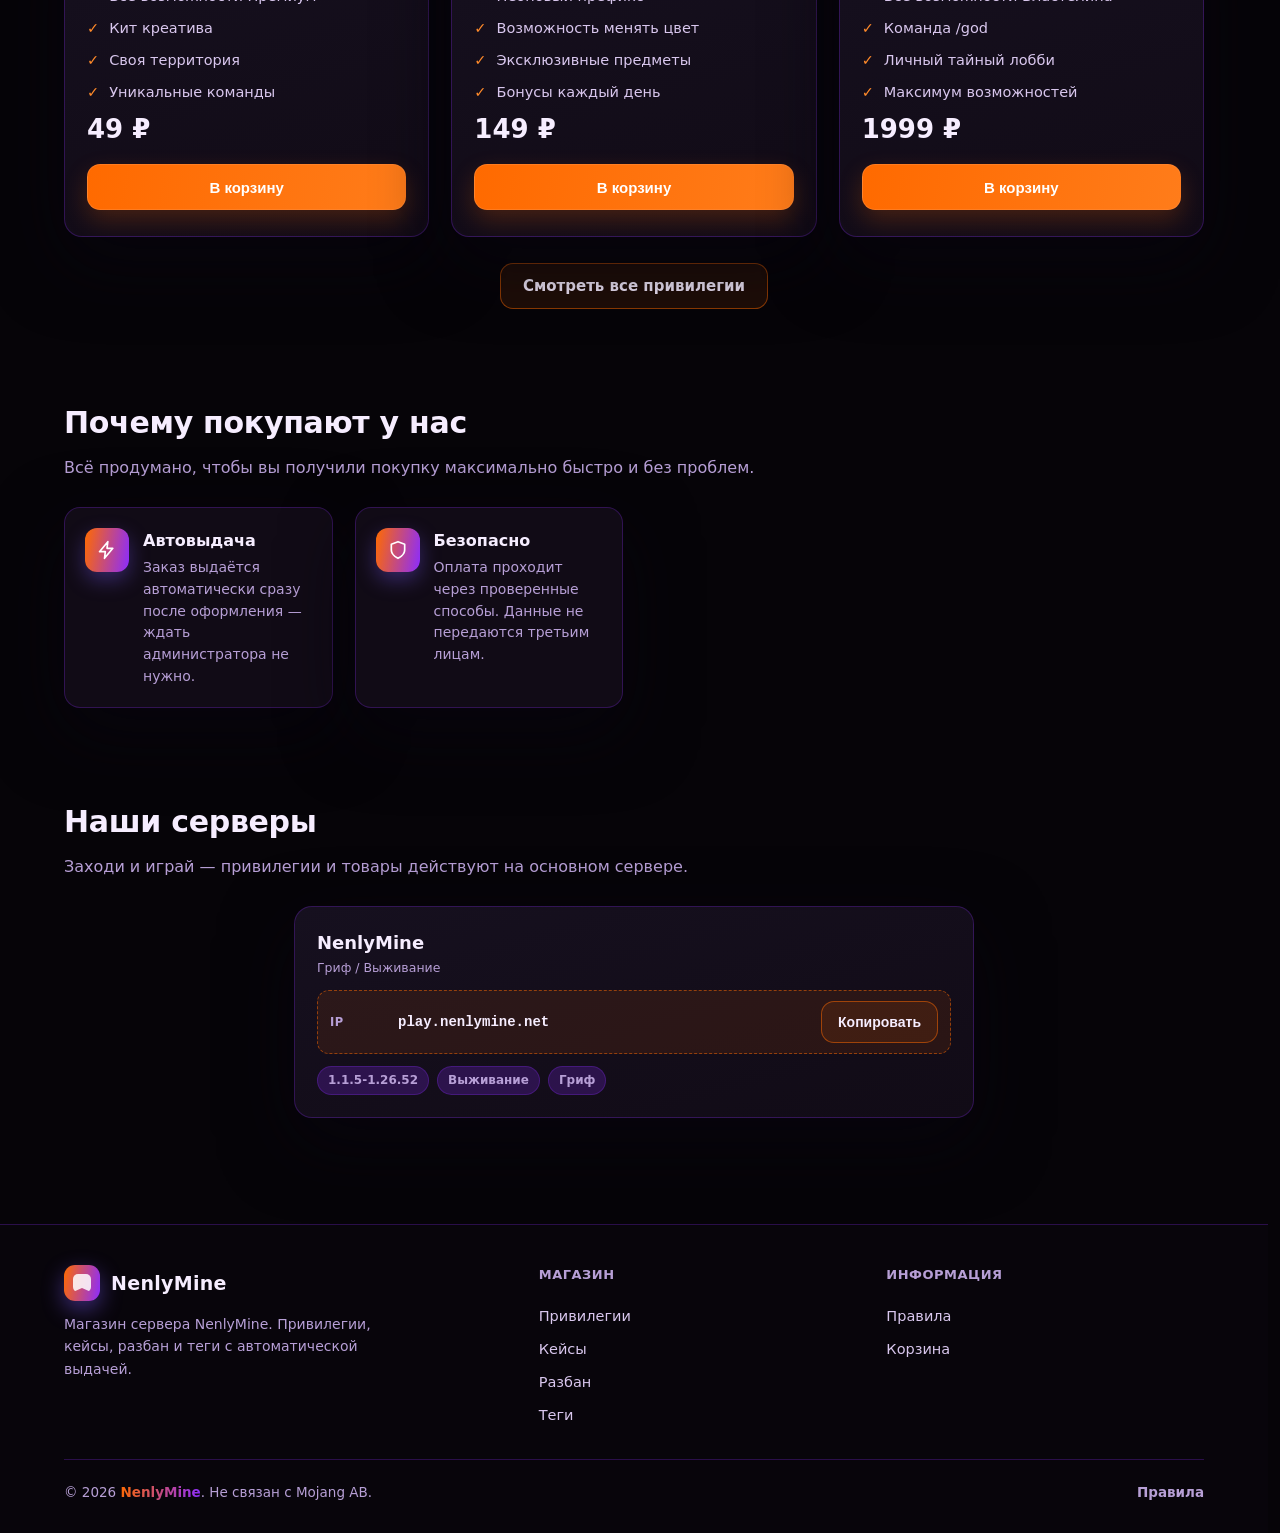
==== commit 62b2238c: "Halloween update" ====
--- a/index.html
+++ b/index.html
@@ -266,7 +266,6 @@
                 <div class="footer-col">
                     <h4>Информация</h4>
                     <a href="rules.html">Правила</a>
-                    <a href="faq.html">FAQ</a>
                     <a href="cart.html">Корзина</a>
                 </div>
             </div>
@@ -274,7 +273,6 @@
                 <p class="footer-note">© 2026 <span class="footer-brand">NenlyMine</span>. Не связан с Mojang AB.</p>
                 <div class="footer-links">
                     <a href="rules.html">Правила</a>
-                    <a href="faq.html">FAQ</a>
                 </div>
             </div>
         </div>
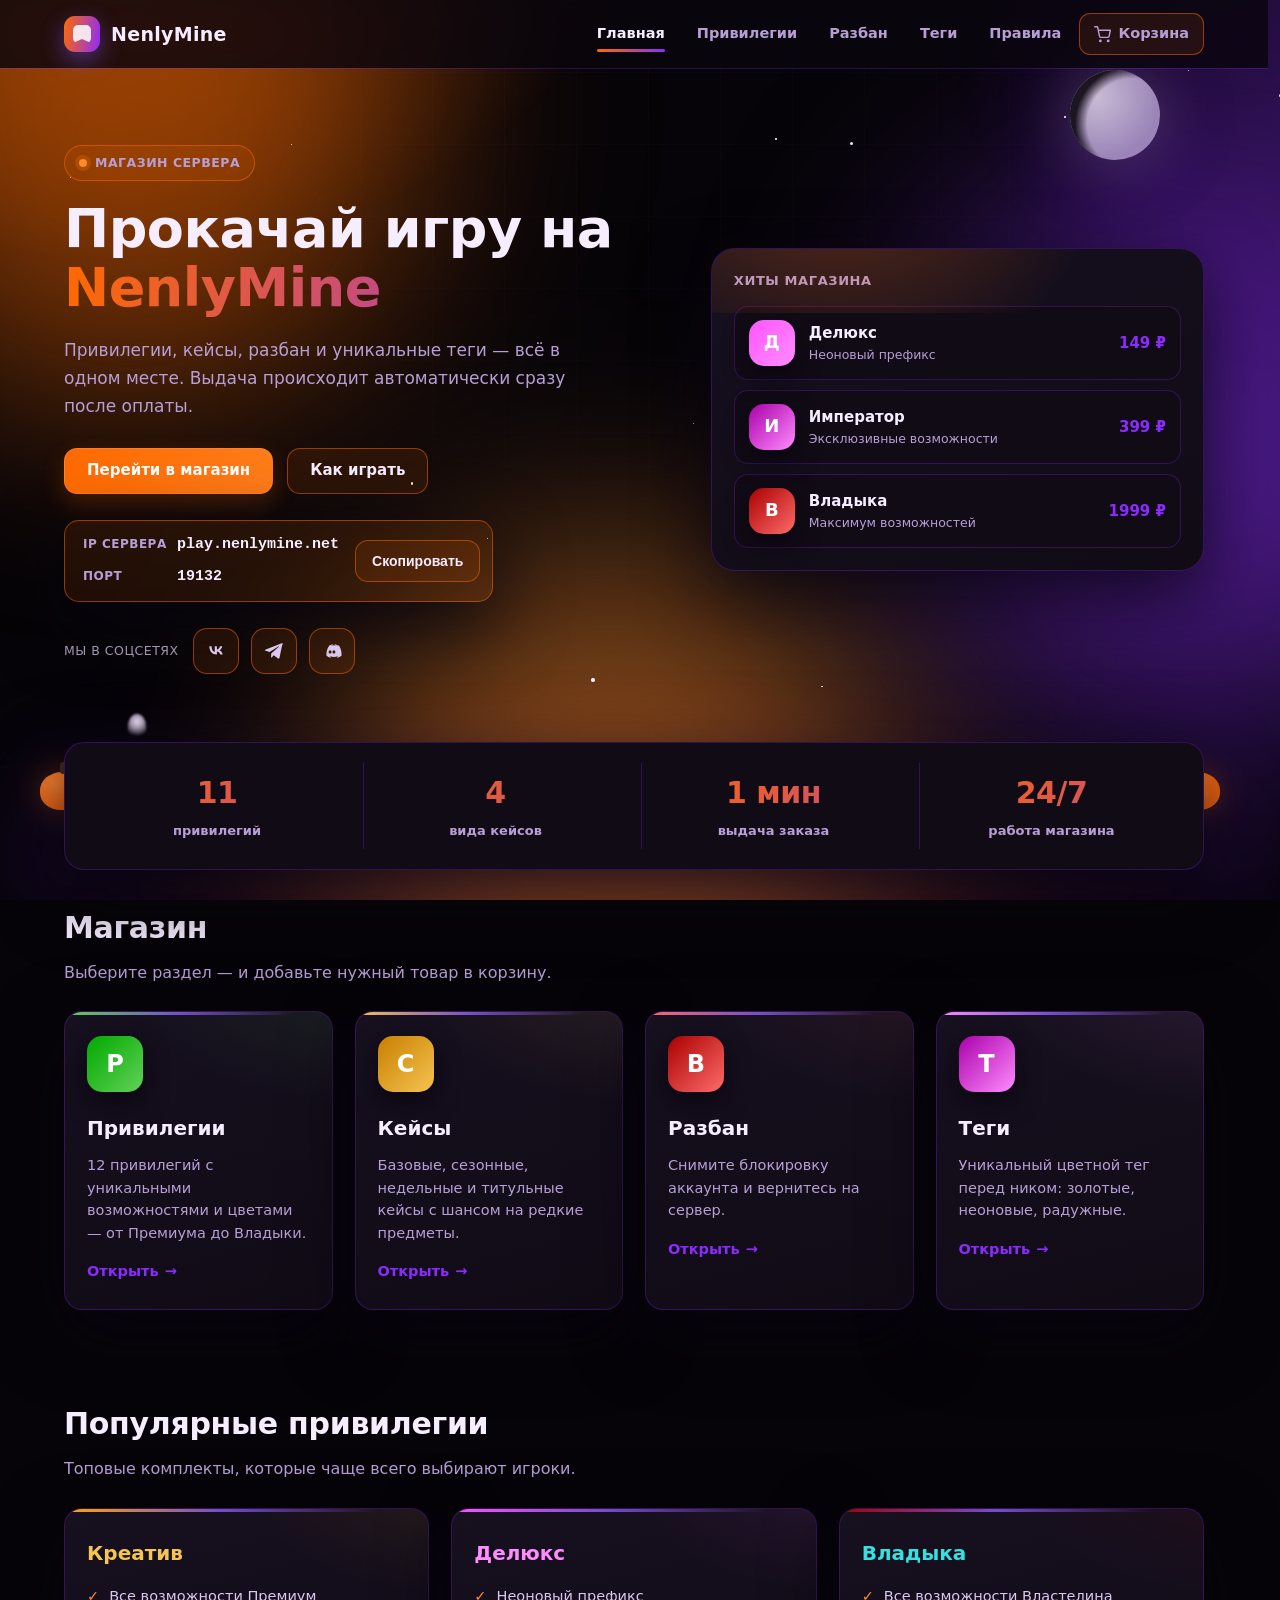
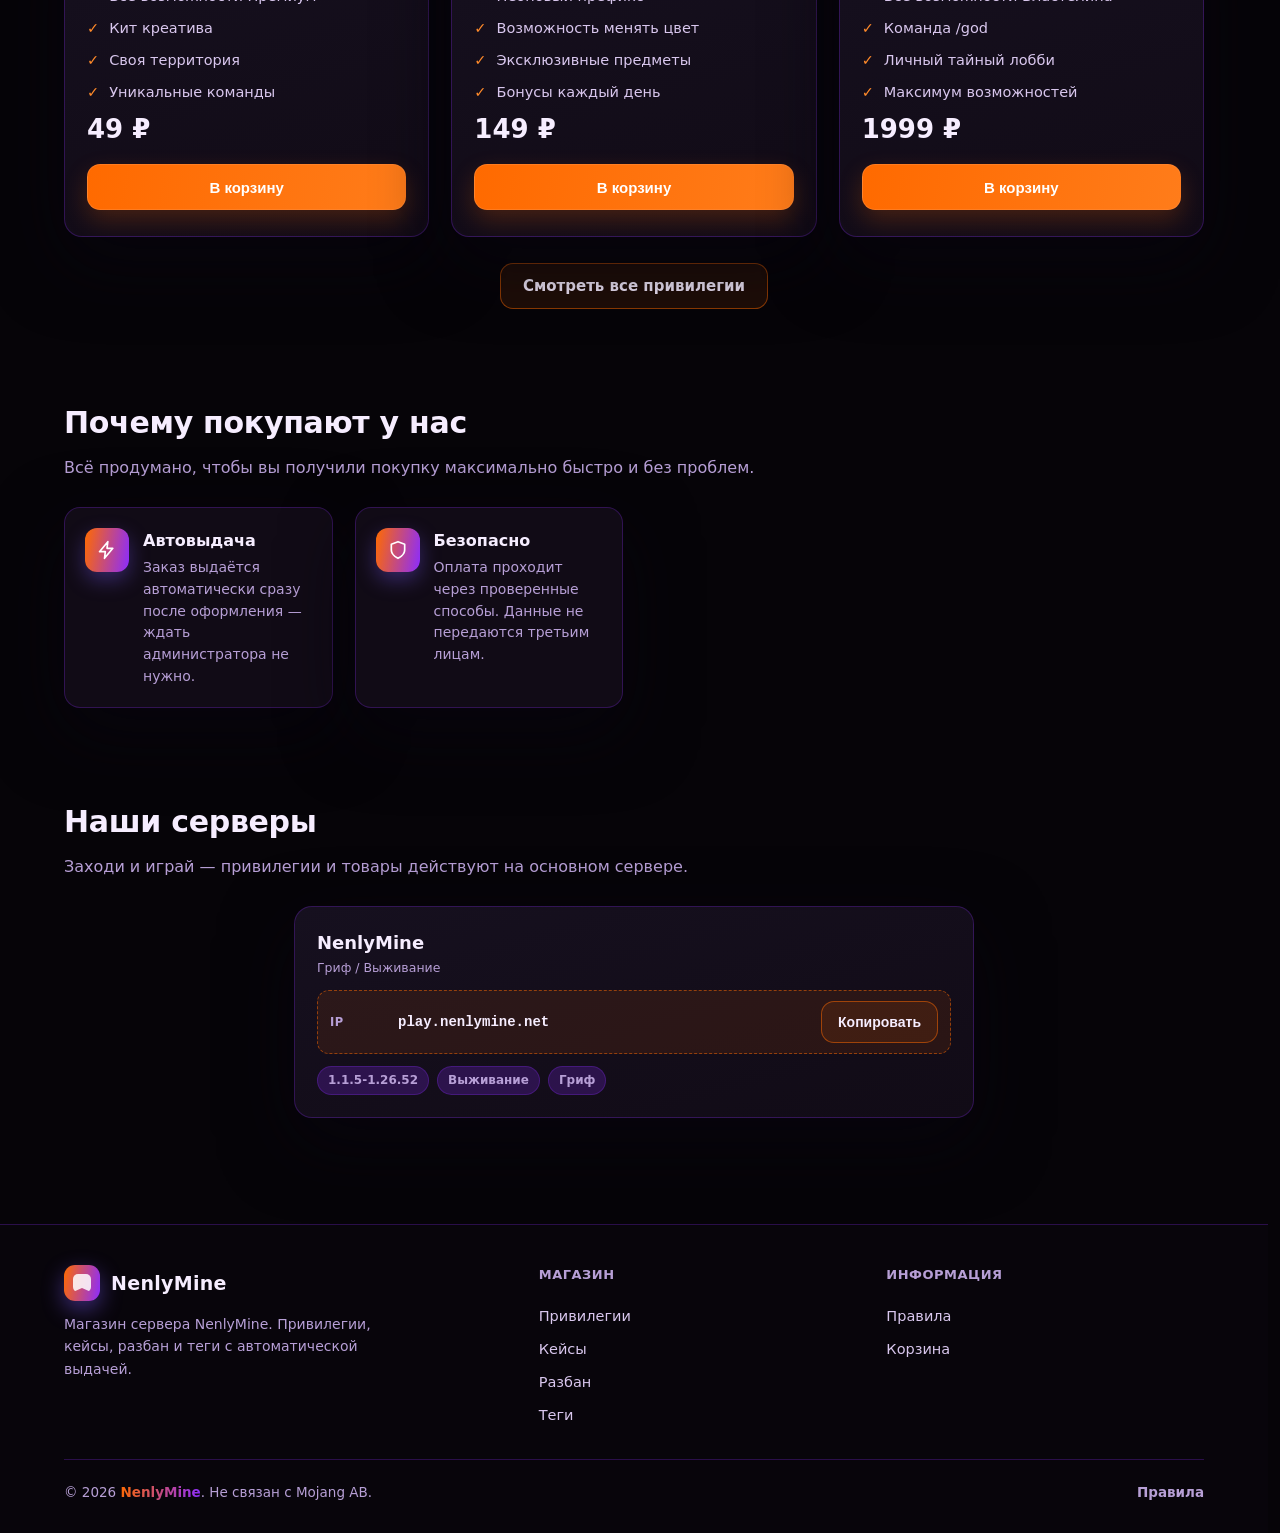
==== commit 624067fb: "Halloween update" ====
--- a/index.html
+++ b/index.html
@@ -53,7 +53,7 @@
                             </div>
                             <div class="ip-row">
                                 <span class="ip-label">Порт</span>
-                                <code>19150</code>
+                                <code>19132</code>
                             </div>
                         </div>
                         <button type="button" class="btn btn-copy" id="copyIp" data-ip="play.nenlymine.net">Скопировать</button>
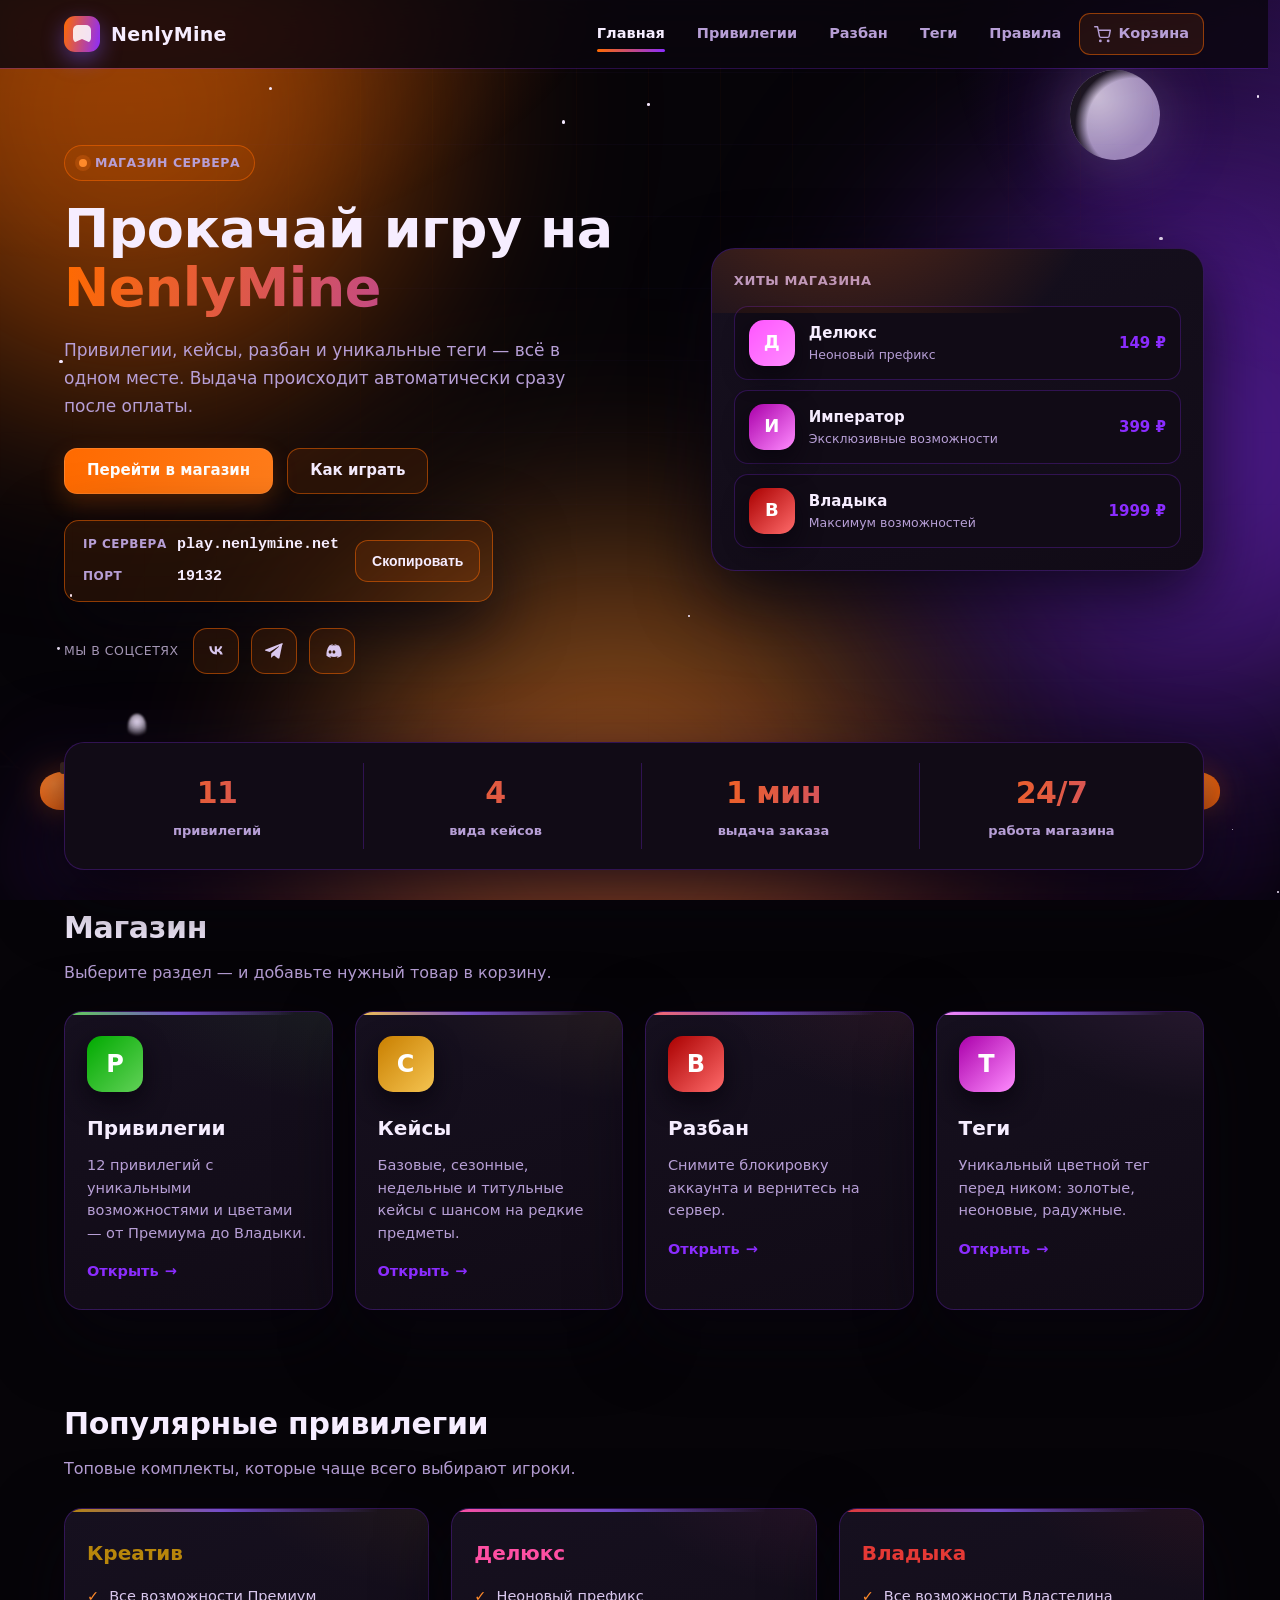
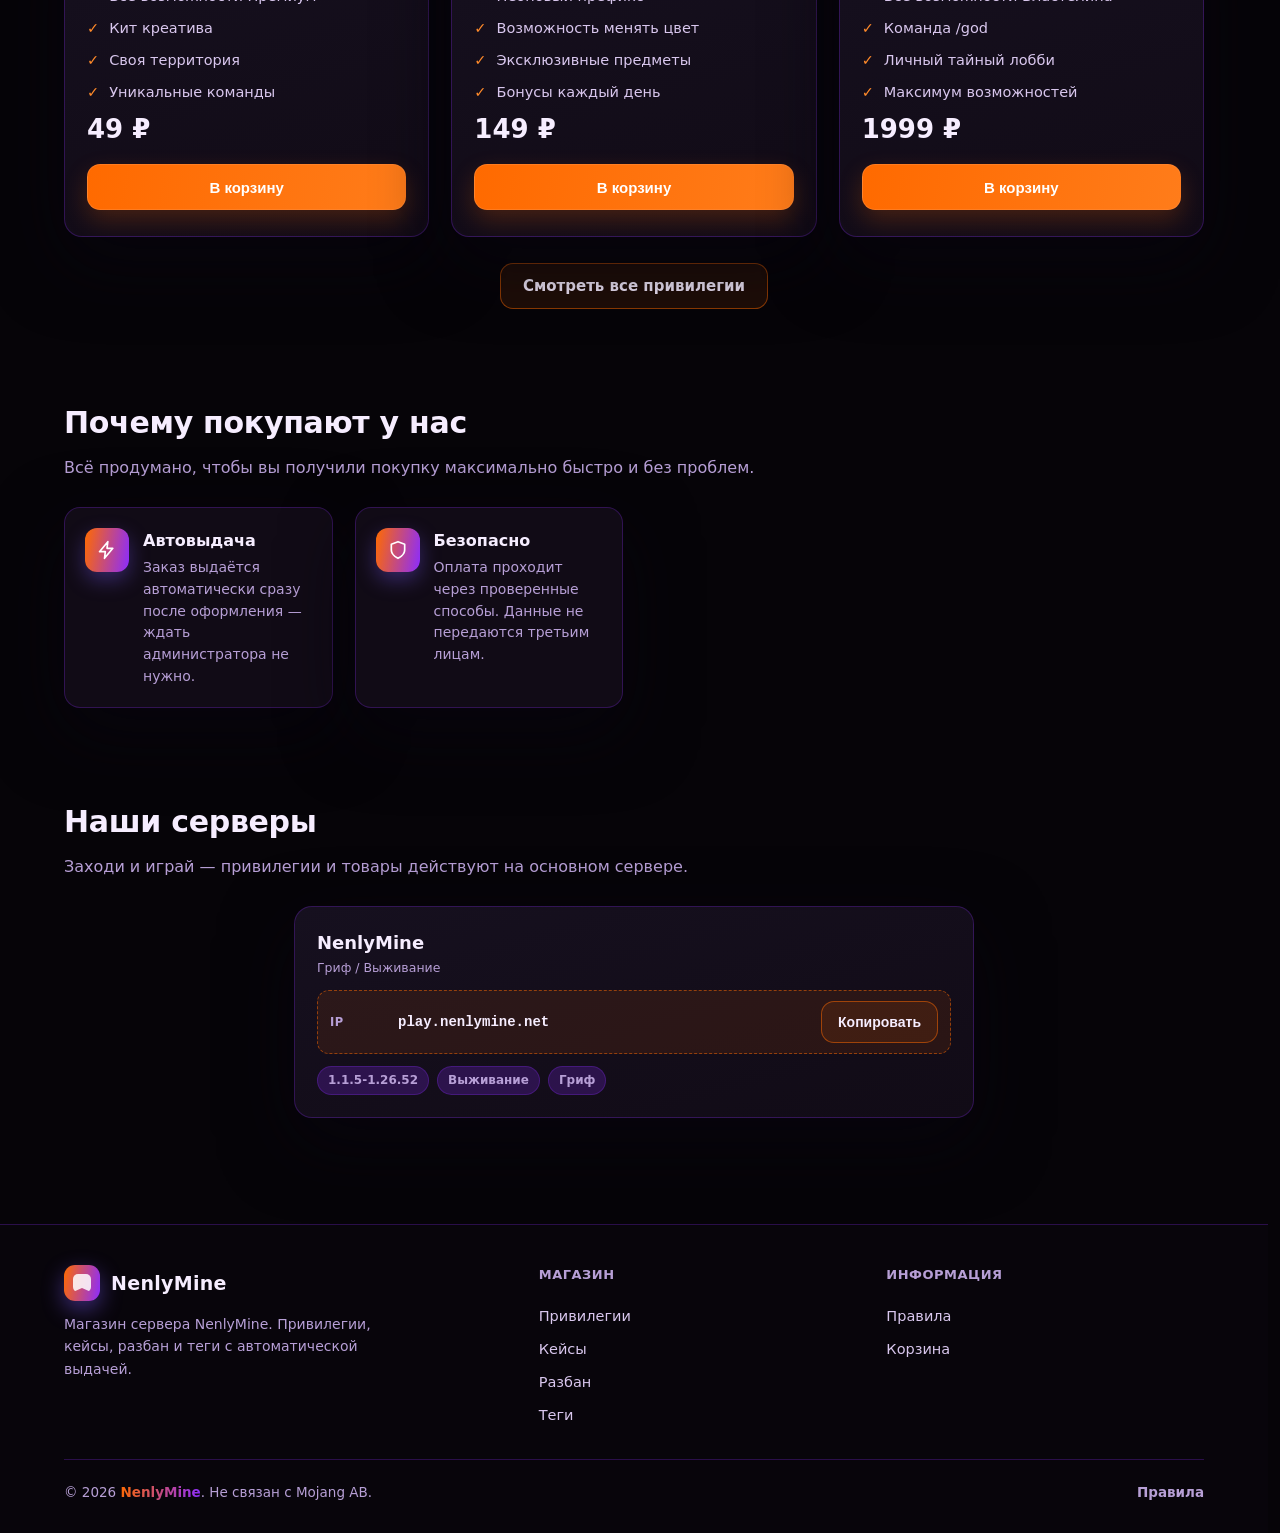
==== commit 7d16db50: "update privilege colors" ====
--- a/index.html
+++ b/index.html
@@ -145,7 +145,7 @@
                     <p class="section-sub">Топовые комплекты, которые чаще всего выбирают игроки.</p>
                 </div>
                 <div class="grid grid-3">
-                    <div class="card" style="--c:#FFAA00" data-kind="group" data-group="creative" data-label="Креатив" data-price="49">
+                    <div class="card" style="--c:#B8860B" data-kind="group" data-group="creative" data-label="Креатив" data-price="49">
                         <h3 class="card-title creative">Креатив</h3>
                         <ul class="card-features">
                             <li>Все возможности Премиум</li>
@@ -156,7 +156,7 @@
                         <div class="card-price">49 ₽</div>
                         <button type="button" class="btn btn-buy btn-add-cart">В корзину</button>
                     </div>
-                    <div class="card" style="--c:#FF55FF" data-kind="group" data-group="delux" data-label="Делюкс" data-price="149">
+                    <div class="card" style="--c:#FF4FA3" data-kind="group" data-group="delux" data-label="Делюкс" data-price="149">
                         <h3 class="card-title deluxe">Делюкс</h3>
                         <ul class="card-features">
                             <li>Неоновый префикс</li>
@@ -167,7 +167,7 @@
                         <div class="card-price">149 ₽</div>
                         <button type="button" class="btn btn-buy btn-add-cart">В корзину</button>
                     </div>
-                    <div class="card" style="--c:#AA0000" data-kind="group" data-group="vladika" data-label="Владыка" data-price="1999">
+                    <div class="card" style="--c:#E53935" data-kind="group" data-group="vladika" data-label="Владыка" data-price="1999">
                         <h3 class="card-title sovereign">Владыка</h3>
                         <ul class="card-features">
                             <li>Все возможности Властелина</li>
--- a/style.css
+++ b/style.css
@@ -57,17 +57,18 @@
     --mc-red: #FF6B6B;
     --mc-dark: #EAF0FA;
 
-    --mc-premium: #62D158;
-    --mc-creative: #F5C451;
-    --mc-sraj: #5EE7E7;
-    --mc-lord: #F0D54F;
-    --mc-delux: #FF8CFF;
-    --mc-tsar: #FFC94D;
-    --mc-imperator: #C77AFF;
-    --mc-legenda: #7CFF9E;
-    --mc-povelitel: #FF6B6B;
-    --mc-vlastelin: #B8C0D0;
-    --mc-vladika: #35E0E0;
+    --mc-premium: #1E7A34;
+    --mc-creative: #B8860B;
+    --mc-sraj: #1E3A8A;
+    --mc-straj: #1E3A8A;
+    --mc-lord: #7CFC00;
+    --mc-delux: #FF4FA3;
+    --mc-tsar: #00C8FF;
+    --mc-imperator: #6CB6FF;
+    --mc-legenda: #FFD400;
+    --mc-povelitel: #FF8A00;
+    --mc-vlastelin: #8B5CF6;
+    --mc-vladika: #E53935;
 
     --radius: 18px;
     color-scheme: dark;
